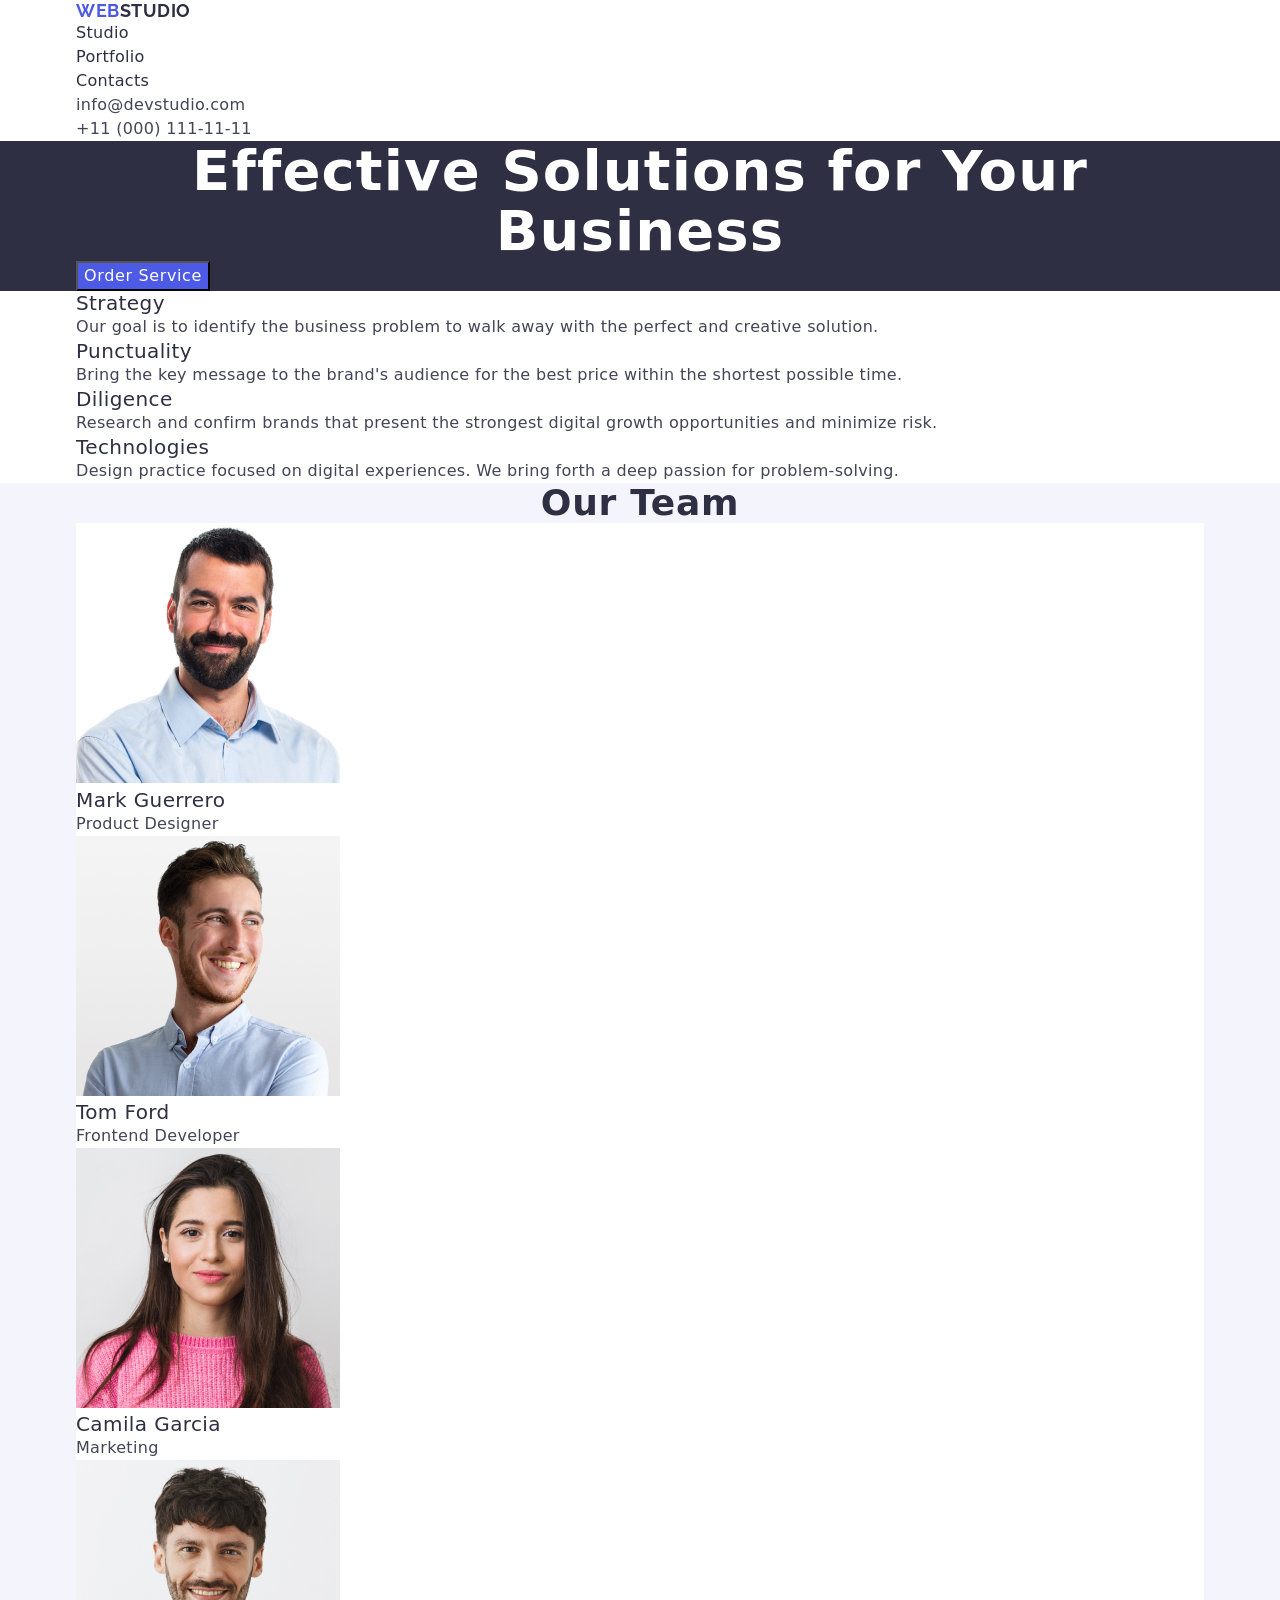
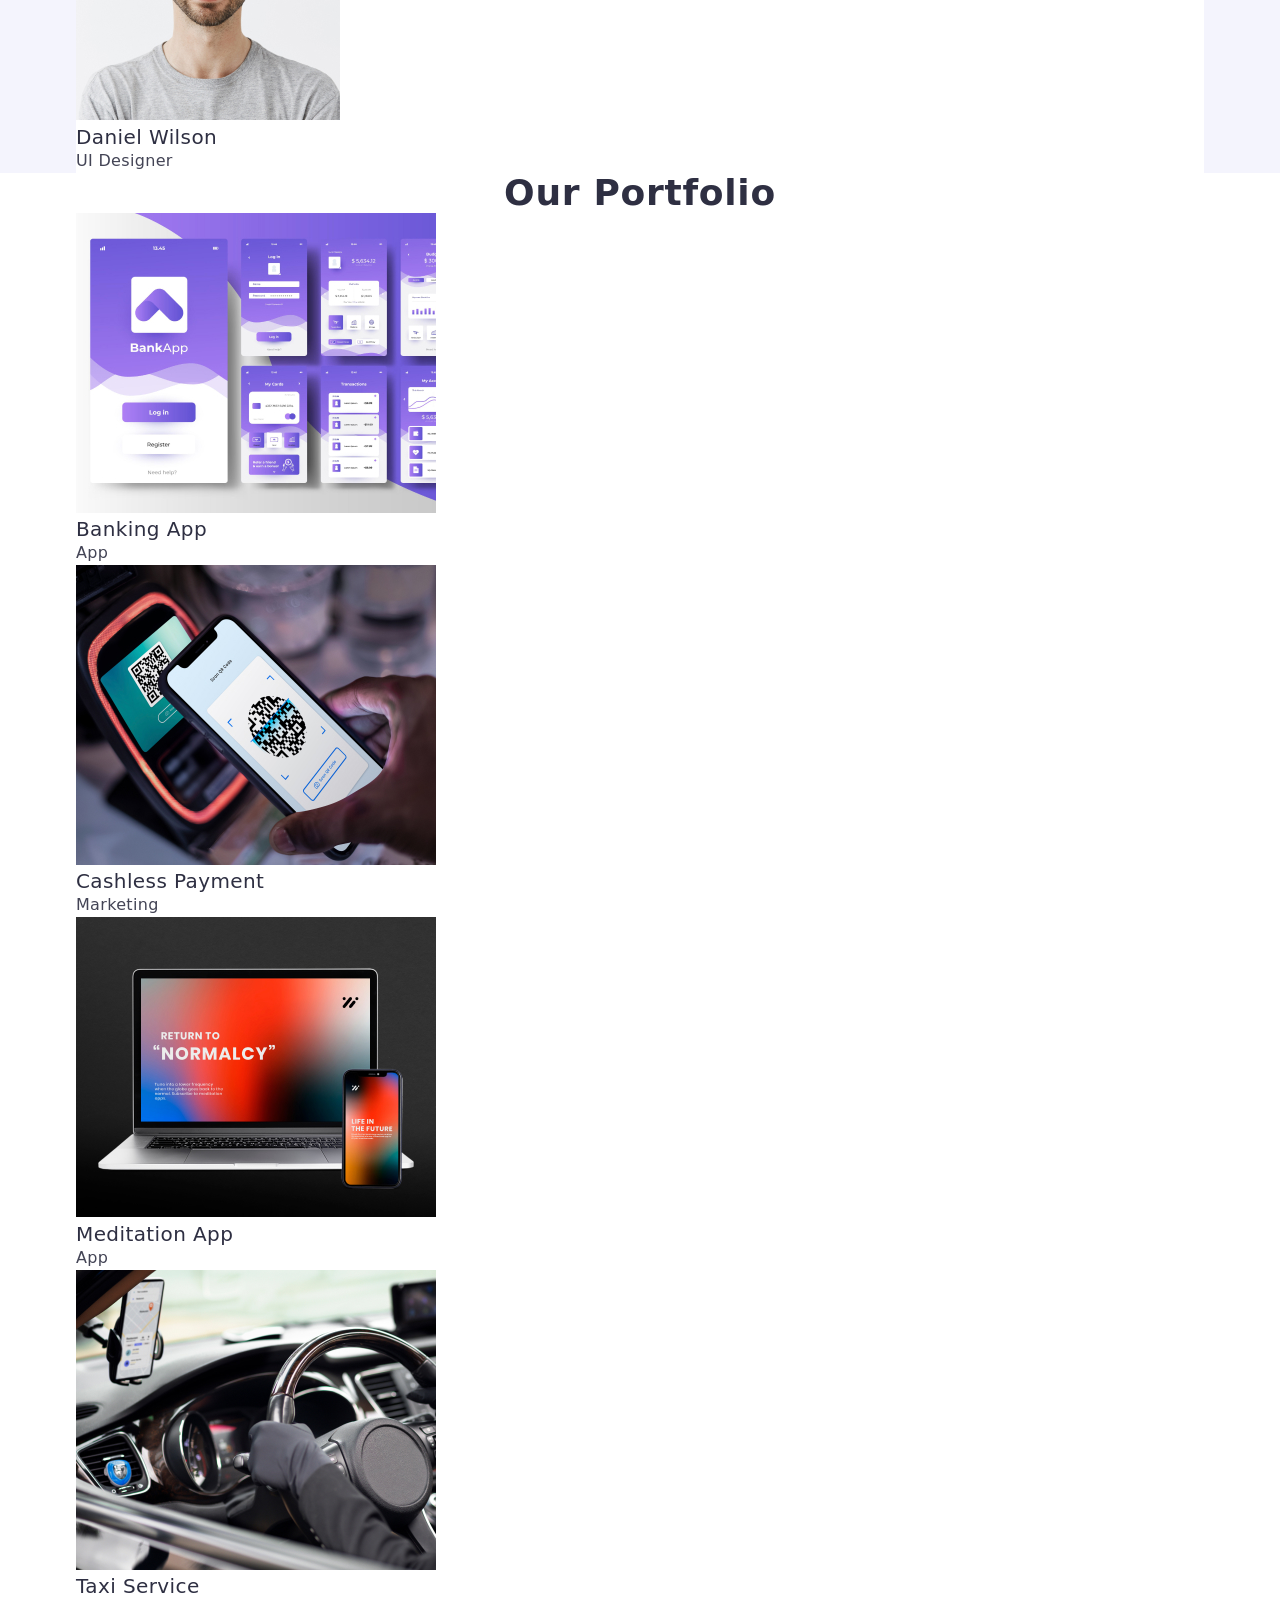
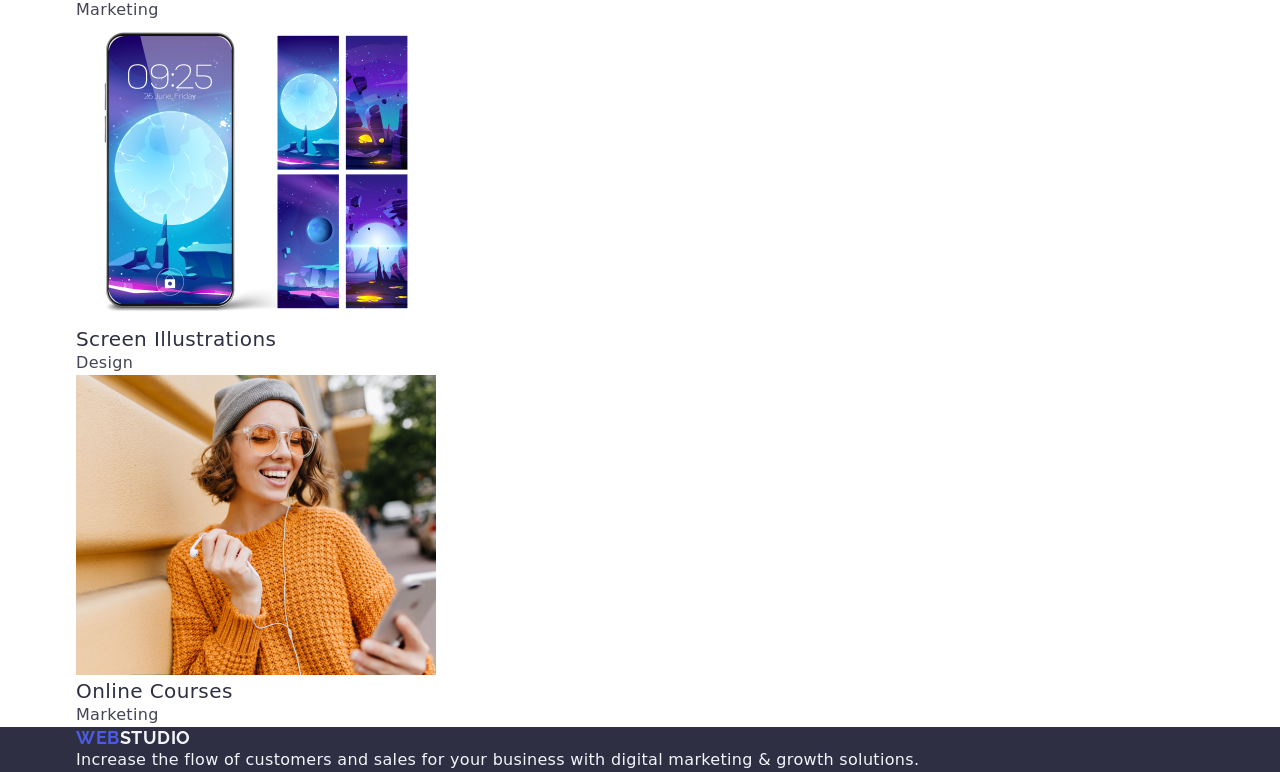
==== index.html @ 0f0f96d2 "update index.html" ====
<!DOCTYPE html>
<html lang="en">

<head>
  <meta charset="UTF-8" />
  <meta name="viewport" content="width=device-width, initial-scale=1.0" />
  <title>Homework#3</title>
  <link rel="preconnect" href="https://fonts.googleapis.com">
  <link rel="preconnect" href="https://fonts.gstatic.com" crossorigin>
  <link href="https://fonts.googleapis.com/css2?family=Roboto:wght@400;500;700&display=swap" rel="stylesheet">
  <link rel="preconnect" href="https://fonts.googleapis.com">
  <link rel="preconnect" href="https://fonts.gstatic.com" crossorigin>
  <link href="https://fonts.googleapis.com/css2?family=Raleway:wght@700&display=swap" rel="stylesheet">
  <link rel="stylesheet" href="./css/styles.css">
  <link rel="stylesheet" href="https://cdnjs.cloudflare.com/ajax/libs/modern-normalize/2.0.0/modern-normalize.min.css"
    integrity="sha512-4xo8blKMVCiXpTaLzQSLSw3KFOVPWhm/TRtuPVc4WG6kUgjH6J03IBuG7JZPkcWMxJ5huwaBpOpnwYElP/m6wg=="
    crossorigin="anonymous" referrerpolicy="no-referrer" />
</head>

<body>
  <header class="header">
    <div class="container">
      <nav class="header-navigation">
        <a class="header-logo" href="./index.html">Web<span class="header-logo-color">Studio</span></a>
        <ul class="header-menu-list">
          <li class="header-menu-item">
            <a class="header-menu-link" href="./index.html">Studio</a>
          </li>
          <li class="header-menu-item">
            <a class="header-menu-link" href="">Portfolio</a>
          </li>
          <li class="header-menu-item">
            <a class="header-menu-link" href="">Contacts</a>
          </li>
        </ul>
      </nav>
      <address class="header-address">
        <ul class="header-address-menu">
          <li class="header-address-mail">
            <a class="header-address-link" href="mailto:info@devstudio.com">info@devstudio.com</a>
          </li>
          <li class="header-address-tel">
            <a class="header-address-link" href="tel:+110001111111">+11 (000) 111-11-11</a>
          </li>
        </ul>
      </address>
    </div>
  </header>
  <main>
    <section class="hero">
      <div class="container">
        <h1 class="hero-title">Effective Solutions for Your Business</h1>
        <button class="hero-button" type="button">Order Service</button>
      </div>
    </section>
    <section class="work">
      <div class="container">
        <h2 hidden>device</h2>
        <ul class="work-menu">
          <li class="work-menu-item">
            <h3 class="work-menu-title">Strategy</h3>
            <p class="work-menu-text">
              Our goal is to identify the business problem to walk away with the
              perfect and creative solution.
            </p>
          </li>
          <li class="work-menu-item">
            <h3 class="work-menu-title">Punctuality</h3>
            <p class="work-menu-text">
              Bring the key message to the brand's audience for the best price
              within the shortest possible time.
            </p>
          </li>
          <li class="work-menu-item">
            <h3 class="work-menu-title">Diligence</h3>
            <p class="work-menu-text">
              Research and confirm brands that present the strongest digital
              growth opportunities and minimize risk.
            </p>
          </li>
          <li class="work-menu-item">
            <h3 class="work-menu-title">Technologies</h3>
            <p class="work-menu-text">
              Design practice focused on digital experiences. We bring forth a
              deep passion for problem-solving.
            </p>
          </li>
        </ul>
      </div>
    </section>
    <section class="team">
      <div class="container">
        <h2 class="team-subtitle">Our Team</h2>
        <ul class="team-menu">
          <li class="team-menu-list">
            <img class="team-menu-img" src="./images/mark1.jpg" alt="mark" width="264" />
            <h3 class="team-menu-title">Mark Guerrero</h3>
            <p class="team-menu-text">Product Designer</p>
          </li>
          <li class="team-menu-list">
            <img class="team-menu-img" src="./images/tom2.jpg" alt="tom" width="264" />
            <h3 class="team-menu-title">Tom Ford</h3>
            <p class="team-menu-text">Frontend Developer</p>
          </li>
          <li class="team-menu-list">
            <img class="team-menu-img" src="./images/camila3.jpg" alt="camila" width="264" />
            <h3 class="team-menu-title">Camila Garcia</h3>
            <p class="team-menu-text">Marketing</p>
          </li>
          <li class="team-menu-list">
            <img class="team-menu-img" src="./images/daniel4.jpg" alt="daniel" width="264" />
            <h3 class="team-menu-title">Daniel Wilson</h3>
            <p class="team-menu-text">UI Designer</p>
          </li>
        </ul>
      </div>
    </section>
    <section class="portfolio">
      <div class="container">
        <h2 class="portfolio-subtitle">Our Portfolio</h2>
        <ul class="portfolio-menu">
          <li class="portfolio-menu-list">
            <img src="./images/image1.jpg" alt="app" width="360">
            <h3 class="portfolio-menu-title">Banking App</h3>
            <p class="portfolio-menu-text">App</p>
          </li>
          <li class="portfolio-menu-list">
            <img class="portfolio-menu-img" src="./images/image2.jpg" alt="marketing" width="360">
            <h3 class="portfolio-menu-title">Cashless Payment</h3>
            <p class="portfolio-menu-text">Marketing</p>
          </li>
          <li class="portfolio-menu-list">
            <img class="portfolio-menu-img" src="./images/image3.jpg" alt="app" width="360">
            <h3 class="portfolio-menu-title">Meditation App</h3>
            <p class="portfolio-menu-text">App</p>
          </li>
          <li class="portfolio-menu-list">
            <img class="portfolio-menu-img" src="./images/image4.jpg" alt="marketing" width="360">
            <h3 class="portfolio-menu-title">Taxi Service</h3>
            <p class="portfolio-menu-text">Marketing</p>
          </li>
          <li class="portfolio-menu-list">
            <img class="portfolio-menu-img" src="./images/image5.jpg" alt="design" width="360">
            <h3 class="portfolio-menu-title">Screen Illustrations</h3>
            <p class="portfolio-menu-text">Design</p>
          </li>
          <li class="portfolio-menu-list">
            <img class="portfolio-menu-img" src="./images/image6.jpg" alt="marketing" width="360">
            <h3 class="portfolio-menu-title">Online Courses</h3>
            <p class="portfolio-menu-text">Marketing</p>
          </li>
        </ul>
      </div>
    </section>
  </main>
  <footer class="footer">
    <div class="container">
      <a class="footer-logo" href="./index.html">Web<span class="footer-logo-color">Studio</span></a>
      <p class="footer-text">
        Increase the flow of customers and sales for your business with digital
        marketing & growth solutions.
      </p>
    </div>
  </footer>
</body>

</html>
---- css/styles.css ----
body {
  font-family: "Roboto", sans-serif;
  background-color: #ffffff;
  color: #434455;
}

/*--------------- Reset------------------ */

ul,
ol {
  list-style-type: none;
  margin: 0;
  padding: 0;
}

h1,
h2,
h3,
h4,
h5,
h6,
p {
  margin: 0;
}

a {
  text-decoration: none;
}

.container {
  max-width: 1158px;
  padding: 0 15px;
  margin: 0 auto;
}

button {
  cursor: pointer;
}

/*--------------- Header------------------ */

.header {
}

.header-navigation {
}

.header-logo {
  font-family: "Raleway", sans-serif;
  font-weight: 700;
  font-size: 18px;
  line-height: 1.17;
  letter-spacing: 0.03em;
  text-transform: uppercase;
  color: #4d5ae5;
}

.header-logo-color {
  font-family: "Raleway", sans-serif;
  font-weight: 700;
  font-size: 18px;
  line-height: 1.17;
  letter-spacing: 0.03em;
  text-transform: uppercase;
  color: #2e2f42;
}

.header-menu-list {
}

.header-menu-item {
  font-weight: 500;
  font-size: 16px;
  line-height: 1.5;
  letter-spacing: 0.02em;
  color: #2e2f42;
}

.header-menu-link {
  font-weight: 500;
  font-size: 16px;
  line-height: 1.5;
  letter-spacing: 0.02em;
  color: #2e2f42;
}

.header-menu-link:hover {
  color: #404bbf;
}

.header-menu-link:focus {
  color: #404bbf;
}

.header-address {
  font-style: normal;
}

.header-address-menu {
  font-size: 16px;
  line-height: 1.5;
  letter-spacing: 0.02em;
  color: #434455;
}

.header-address-mail {
}

.header-address-link {
  font-weight: 400;
  font-size: 16px;
  line-height: 1.5;
  letter-spacing: 0.02em;
  color: #434455;
}

.header-address-link:hover,
.header-address-tel {
  color: #404bbf;
}

.header-address-link:focus,
.header-address-tel {
  color: #404bbf;
}

.header-address-tel {
  font-weight: 400;
  font-size: 16px;
  line-height: 1.5;
  letter-spacing: 0.02em;
  color: #434455;
}

/* ---------------------------------------- */

/*------------------ Main------------------ */

/*--------------- Section hero-------------- */
.hero {
  background: #2e2f42;
}

.hero-title {
  font-weight: 700;
  font-size: 56px;
  line-height: 1.07;
  letter-spacing: 0.02em;
  color: #fff;
  text-align: center;
}

.hero-button {
  font-weight: 500;
  font-size: 16px;
  line-height: 1.5;
  letter-spacing: 0.04em;
  background-color: #4d5ae5;
  color: #fff;
}

.hero-button:hover {
  background-color: #404bbf;
}

.hero-button:focus {
  background-color: #404bbf;
}

/*-------------- Section work---------------- */

.work {
}
.work-menu {
}

.work-menu-item {
}

.work-menu-title {
  font-weight: 500;
  font-size: 20px;
  line-height: 1.2;
  letter-spacing: 0.02em;
  color: #2e2f42;
}

.work-menu-text {
  font-size: 16px;
  line-height: 1.5;
  letter-spacing: 0.02em;
  color: #434455;
}

/*-------------- Section team---------------- */

.team {
  background: #f4f4fd;
}

.team-subtitle {
  font-weight: 700;
  font-size: 36px;
  line-height: 1.11;
  letter-spacing: 0.02em;
  color: #2e2f42;
  text-align: center;
  text-transform: capitalize;
}

.team-menu {
}

.team-menu-list {
  background-color: #ffffff;
}

.team-menu-img {
}

.team-menu-title {
  font-weight: 500;
  font-size: 20px;
  line-height: 1.2;
  letter-spacing: 0.02em;
  color: #2e2f42;
}

.team-menu-text {
  font-size: 16px;
  line-height: 1.5;
  letter-spacing: 0.02em;
  color: #434455;
}

/*----------------- Section portfolio------------- */

.portfolio {
}

.portfolio-subtitle {
  font-size: 36px;
  line-height: 1.11;
  letter-spacing: 0.02em;
  color: #2e2f42;
  text-align: center;
  text-transform: capitalize;
}

.portfolio-menu {
}

.portfolio-menu-list {
}

.portfolio-menu-title {
  font-weight: 500;
  font-size: 20px;
  line-height: 1.2;
  letter-spacing: 0.02em;
  color: #2e2f42;
}

.portfolio-menu-text {
  font-size: 16px;
  line-height: 1.5;
  letter-spacing: 0.02em;
  color: #434455;
}

.portfolio-menu-img {
  background: #fff;
}

/* ------------------------------------------------ */

/*------------------ Section footer---------------- */

.footer {
  background: #2e2f42;
}

.footer-logo {
  font-family: "Raleway", sans-serif;
  font-weight: 700;
  font-size: 18px;
  line-height: 1.17;
  letter-spacing: 0.03em;
  text-transform: uppercase;
  color: #4d5ae5;
}

.footer-logo-color {
  font-weight: 700;
  font-size: 18px;
  line-height: 1.17;
  letter-spacing: 0.03em;
  color: #f4f4fd;
}

.footer-text {
  font-size: 16px;
  line-height: 1.5;
  letter-spacing: 0.02em;
  color: #f4f4fd;
}

/* ------------------------------------------------ */
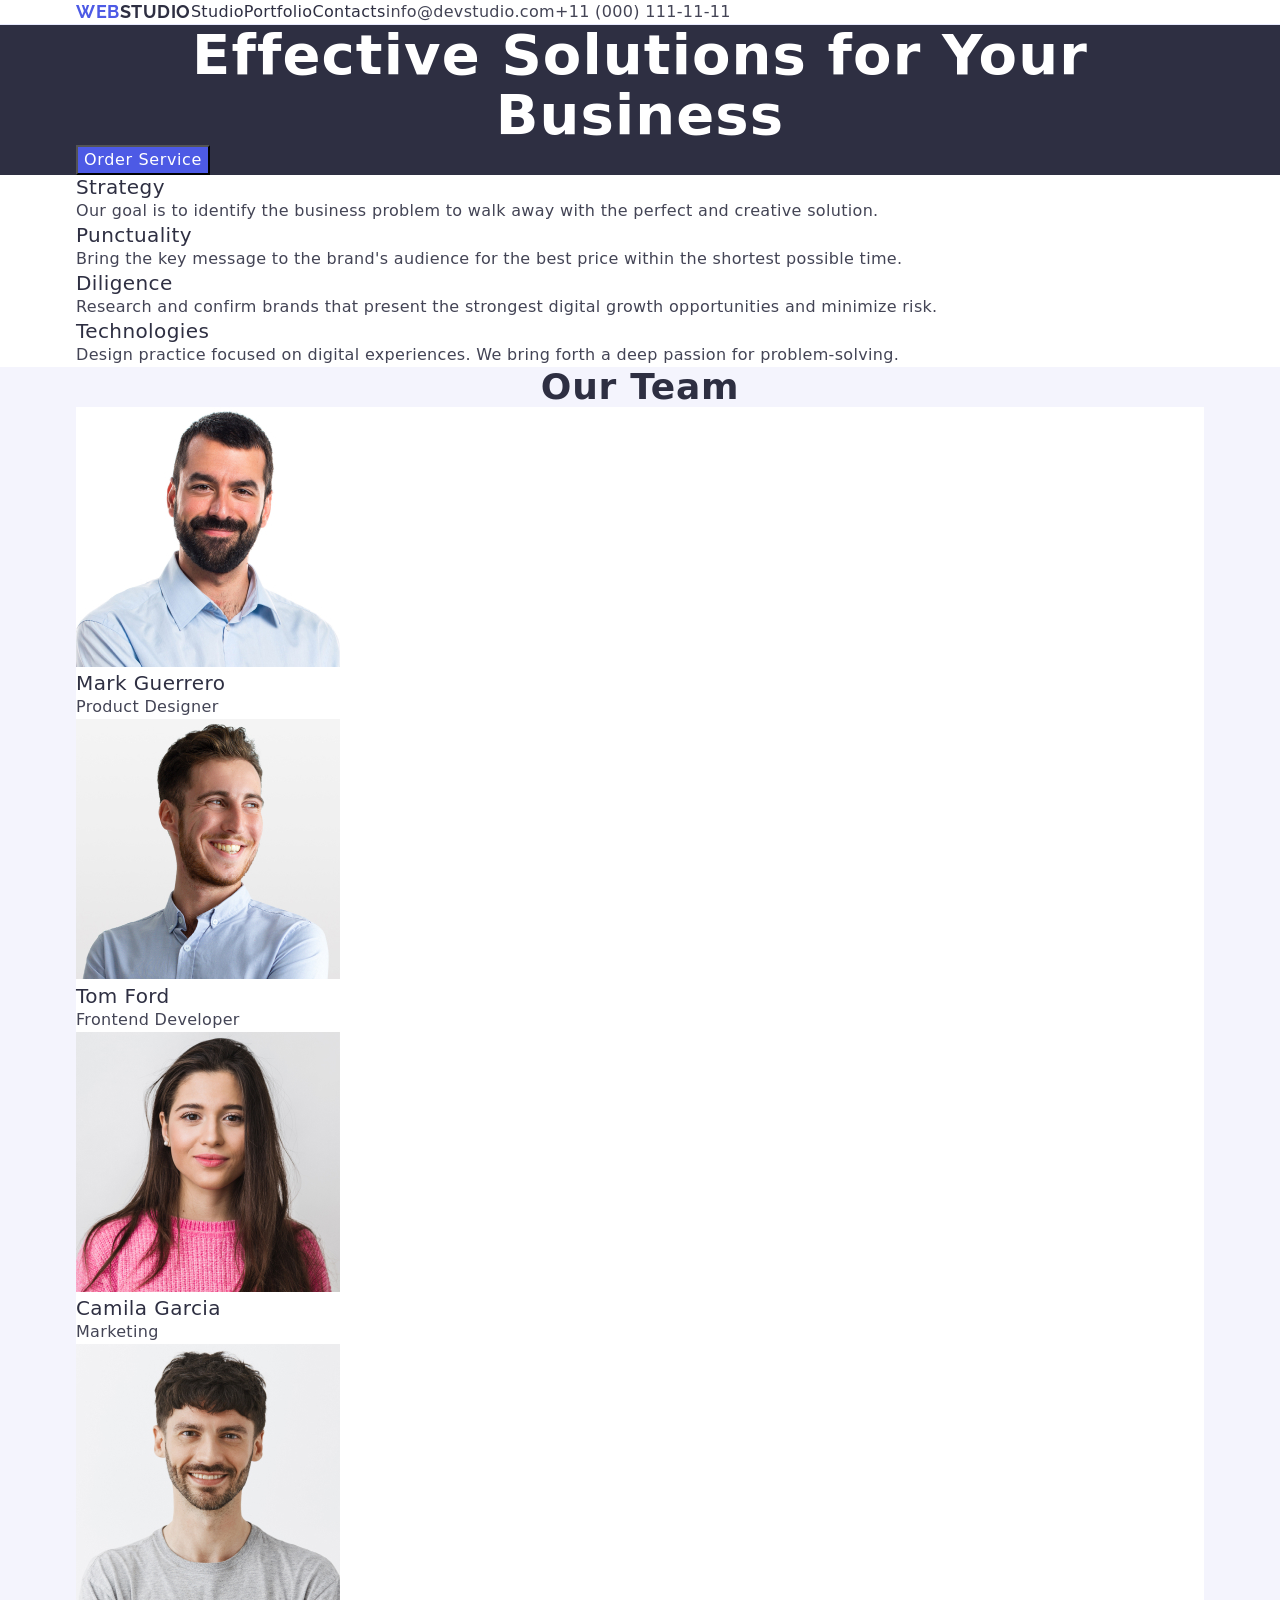
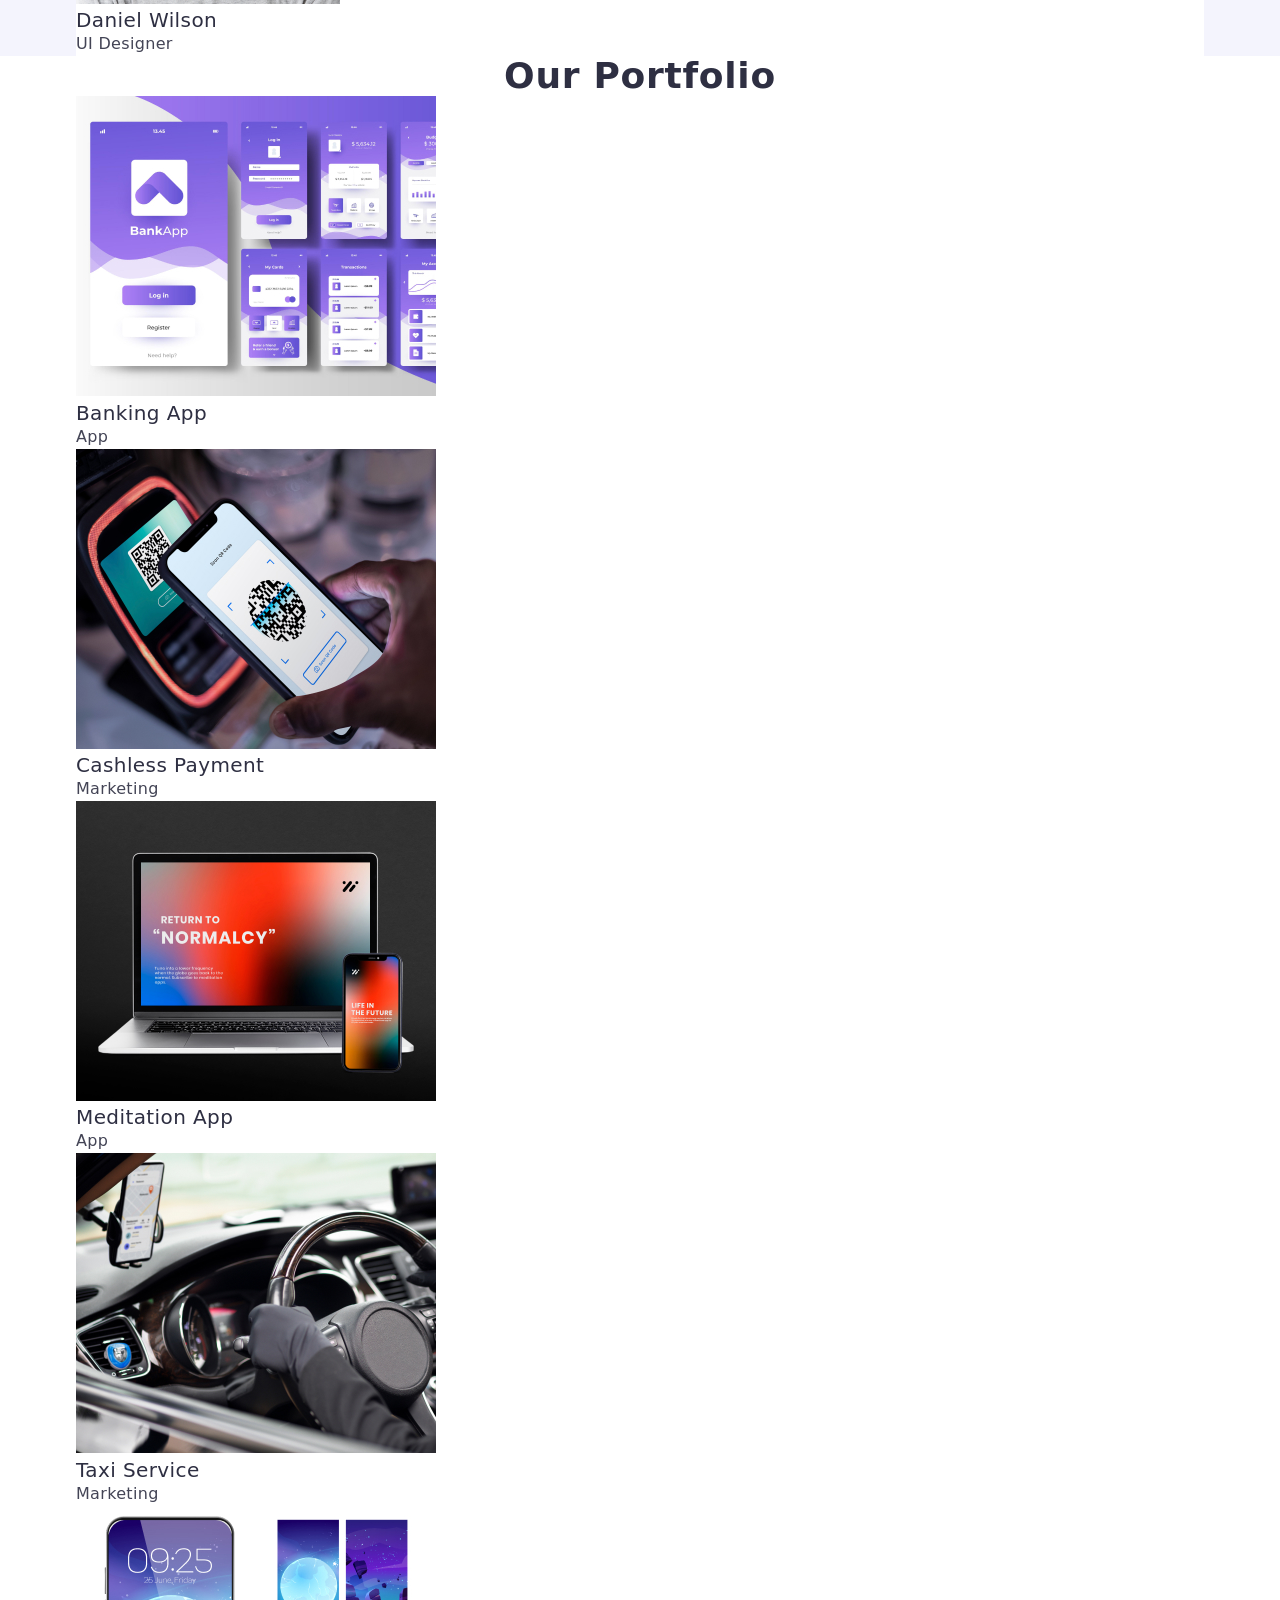
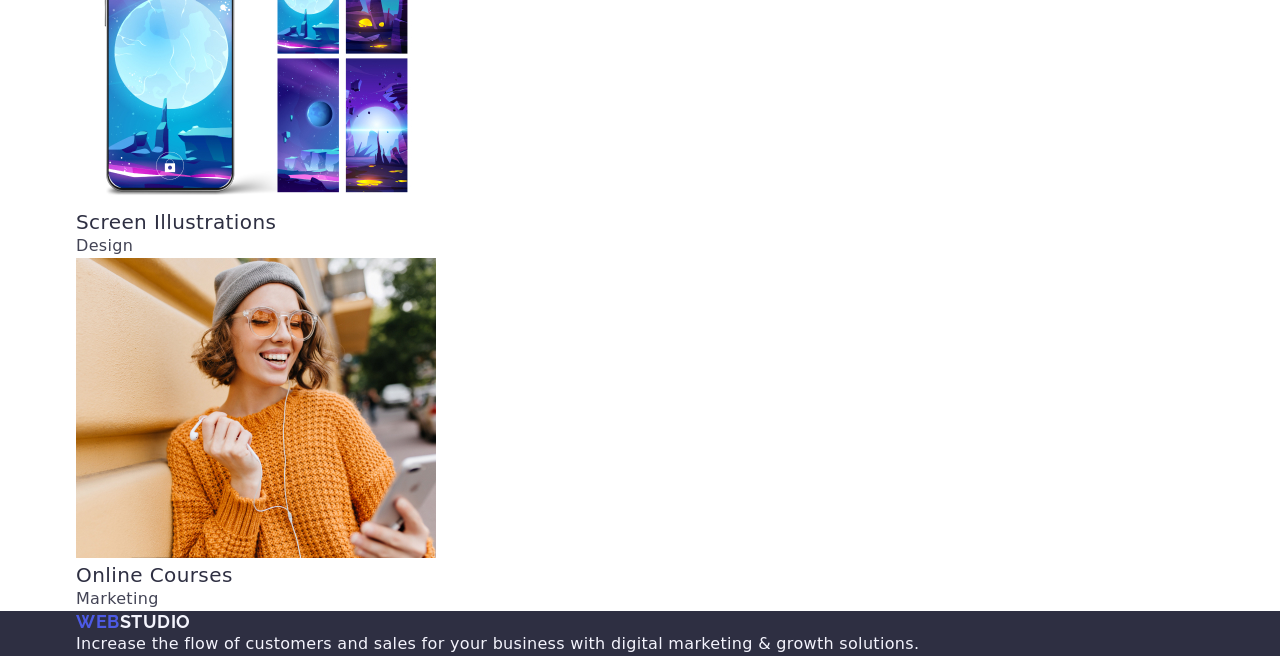
==== commit b5239650: "update style.css" ====
--- a/index.html
+++ b/index.html
@@ -19,7 +19,7 @@
 
 <body>
   <header class="header">
-    <div class="container">
+    <div class="container header-container">
       <nav class="header-navigation">
         <a class="header-logo" href="./index.html">Web<span class="header-logo-color">Studio</span></a>
         <ul class="header-menu-list">
--- a/css/styles.css
+++ b/css/styles.css
@@ -40,9 +40,17 @@
 /*--------------- Header------------------ */
 
 .header {
+  border-bottom: 1px solid #e7e9fc;
+}
+
+.header-container {
+  display: flex;
+  align-items: center;
 }
 
 .header-navigation {
+  display: flex;
+  align-items: center;
 }
 
 .header-logo {
@@ -66,6 +74,8 @@
 }
 
 .header-menu-list {
+  display: flex;
+  align-items: center;
 }
 
 .header-menu-item {
@@ -101,6 +111,8 @@
   line-height: 1.5;
   letter-spacing: 0.02em;
   color: #434455;
+  display: flex;
+  align-items: center;
 }
 
 .header-address-mail {
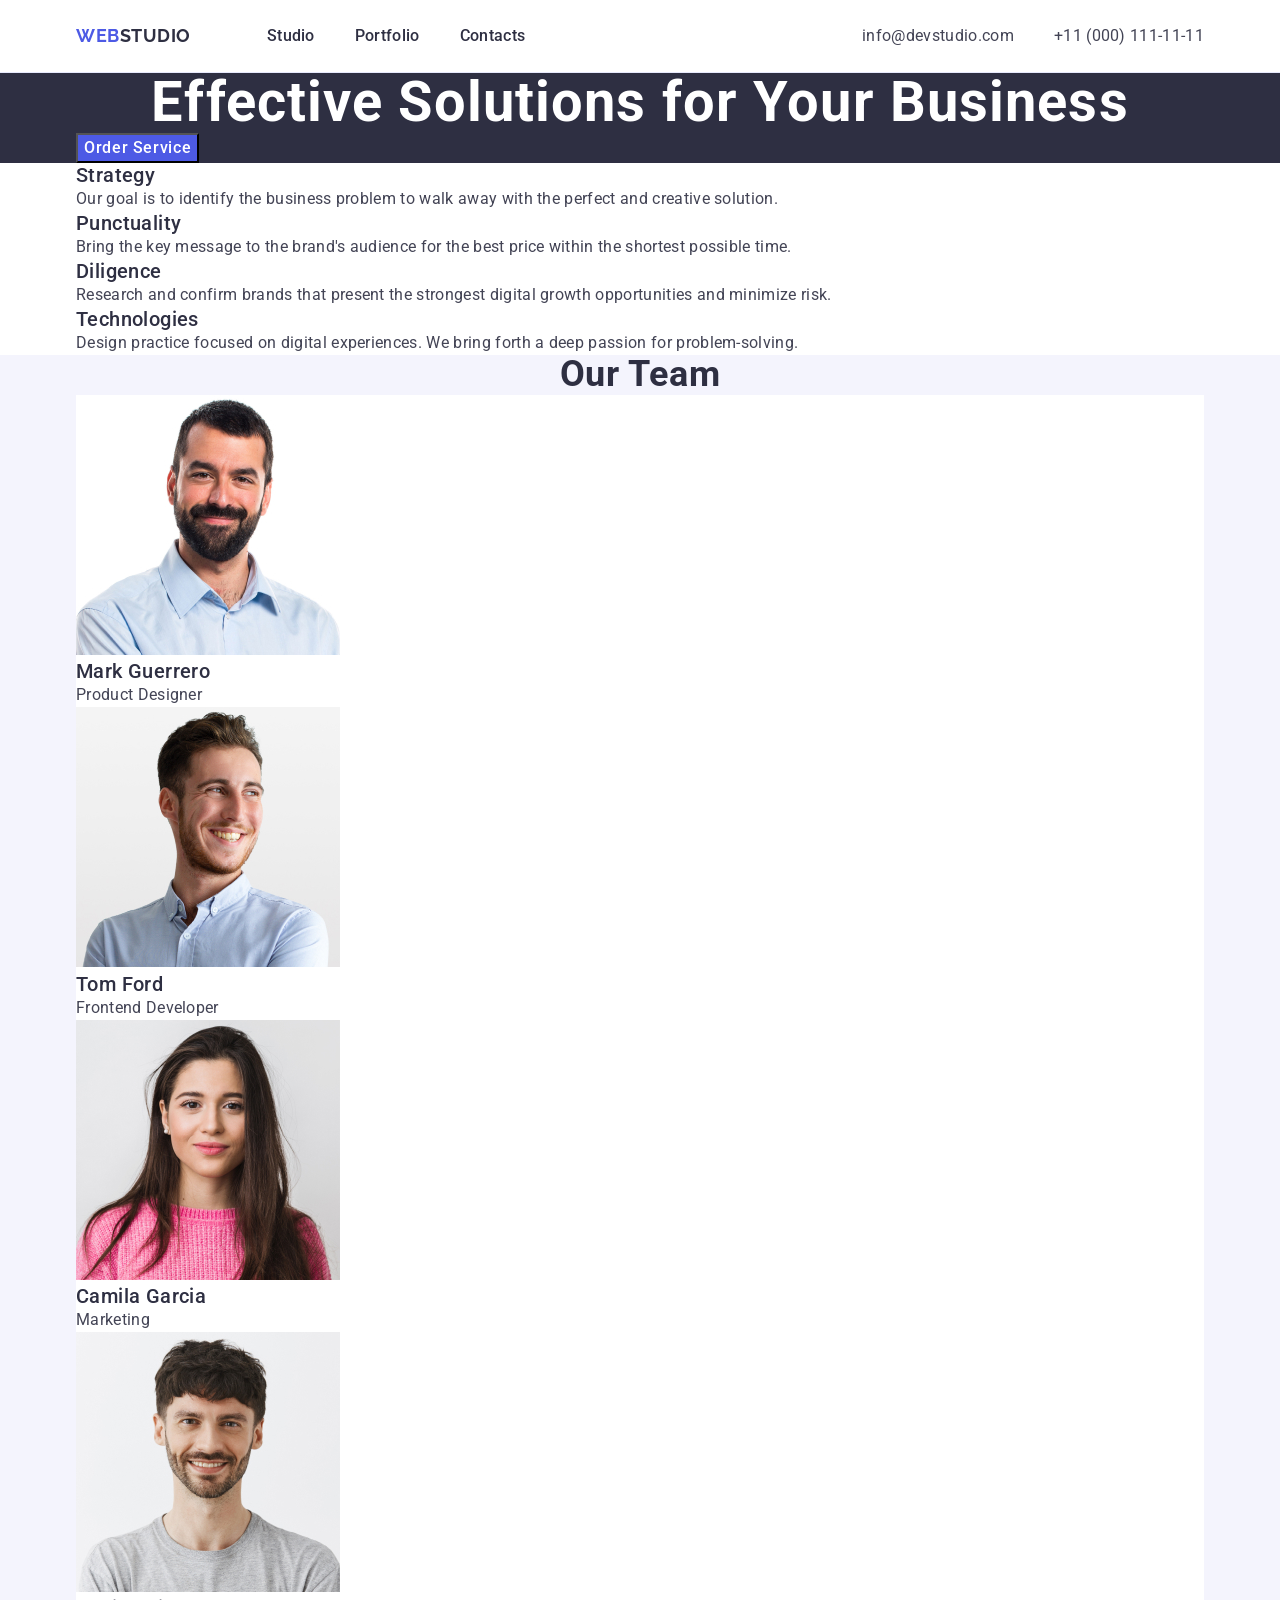
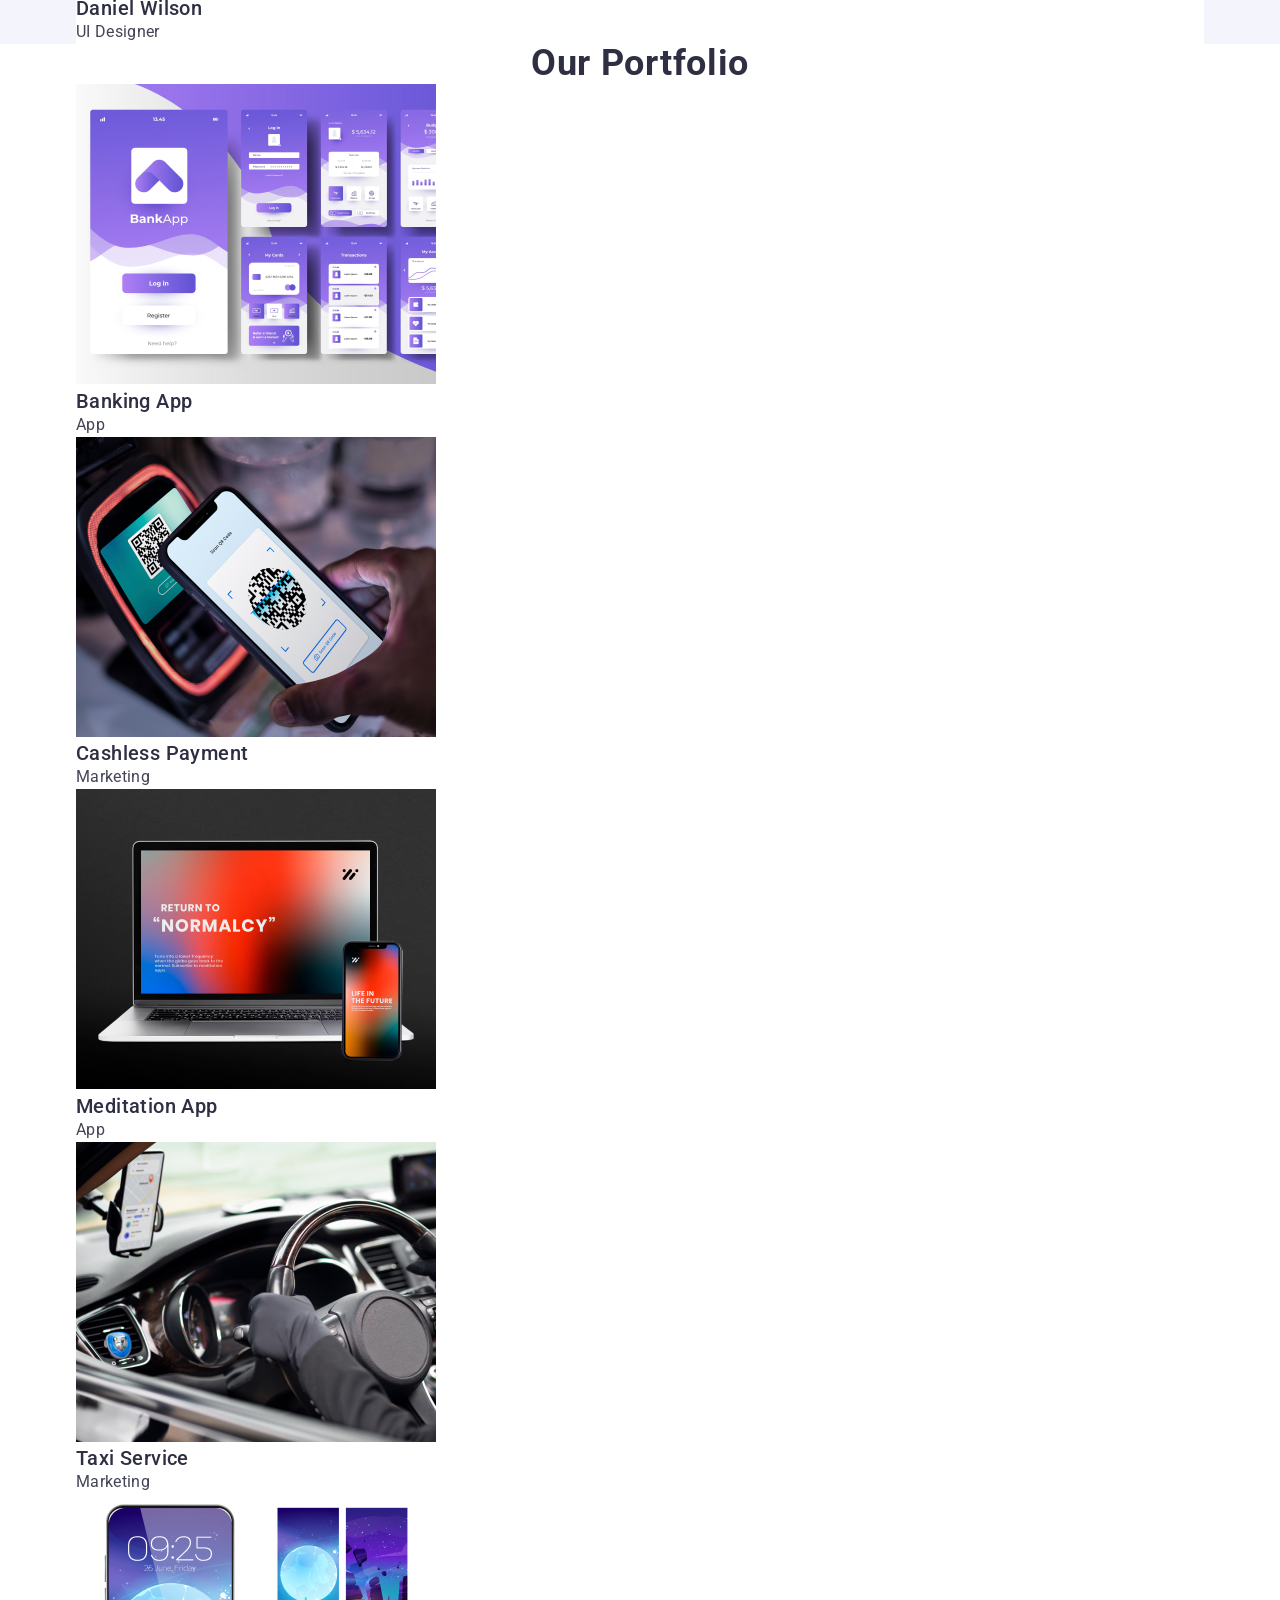
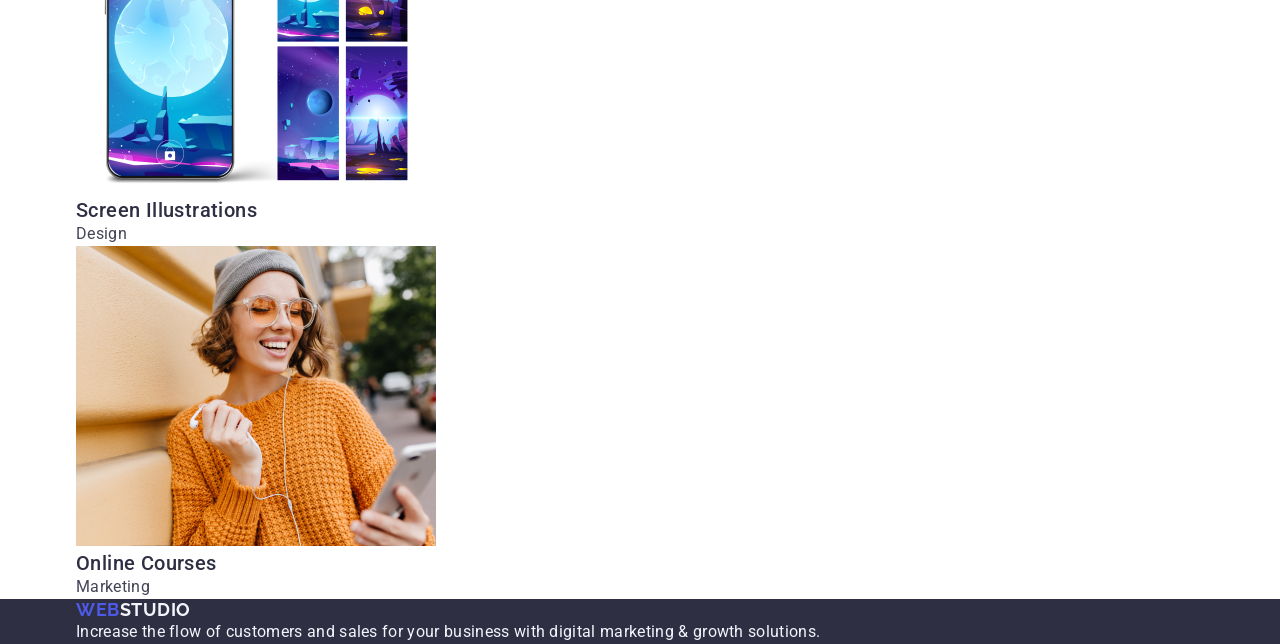
==== commit 59cb555b: "update index.html" ====
--- a/index.html
+++ b/index.html
@@ -11,10 +11,10 @@
   <link rel="preconnect" href="https://fonts.googleapis.com">
   <link rel="preconnect" href="https://fonts.gstatic.com" crossorigin>
   <link href="https://fonts.googleapis.com/css2?family=Raleway:wght@700&display=swap" rel="stylesheet">
-  <link rel="stylesheet" href="./css/styles.css">
   <link rel="stylesheet" href="https://cdnjs.cloudflare.com/ajax/libs/modern-normalize/2.0.0/modern-normalize.min.css"
     integrity="sha512-4xo8blKMVCiXpTaLzQSLSw3KFOVPWhm/TRtuPVc4WG6kUgjH6J03IBuG7JZPkcWMxJ5huwaBpOpnwYElP/m6wg=="
     crossorigin="anonymous" referrerpolicy="no-referrer" />
+  <link rel="stylesheet" href="./css/styles.css">
 </head>
 
 <body>
--- a/css/styles.css
+++ b/css/styles.css
@@ -61,6 +61,8 @@
   letter-spacing: 0.03em;
   text-transform: uppercase;
   color: #4d5ae5;
+  padding: 24px 0;
+  margin-right: 76px;
 }
 
 .header-logo-color {
@@ -76,6 +78,7 @@
 .header-menu-list {
   display: flex;
   align-items: center;
+  gap: 40px;
 }
 
 .header-menu-item {
@@ -87,6 +90,8 @@
 }
 
 .header-menu-link {
+  display: block;
+  padding: 24px 0;
   font-weight: 500;
   font-size: 16px;
   line-height: 1.5;
@@ -104,6 +109,7 @@
 
 .header-address {
   font-style: normal;
+  margin-left: auto;
 }
 
 .header-address-menu {
@@ -113,12 +119,15 @@
   color: #434455;
   display: flex;
   align-items: center;
+  gap: 40px;
 }
 
 .header-address-mail {
 }
 
 .header-address-link {
+  display: block;
+  padding: 24px 0;
   font-weight: 400;
   font-size: 16px;
   line-height: 1.5;
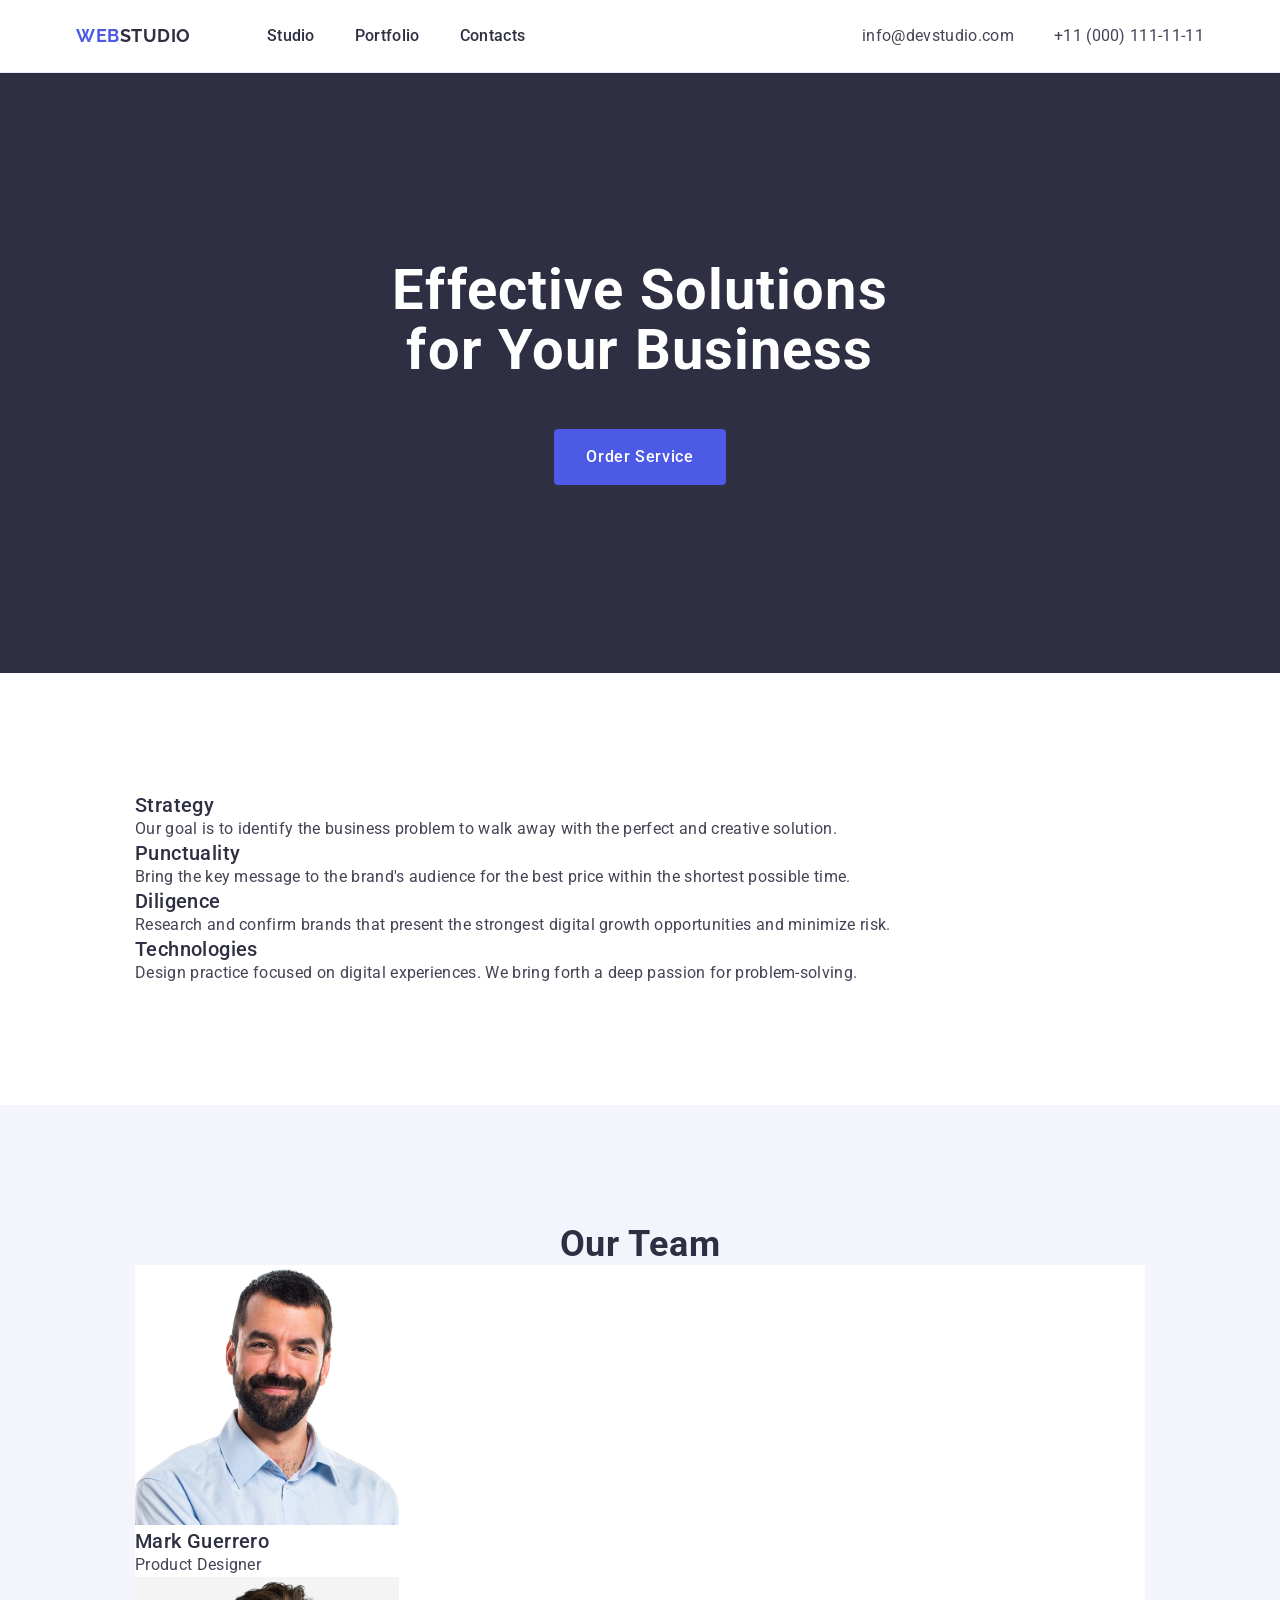
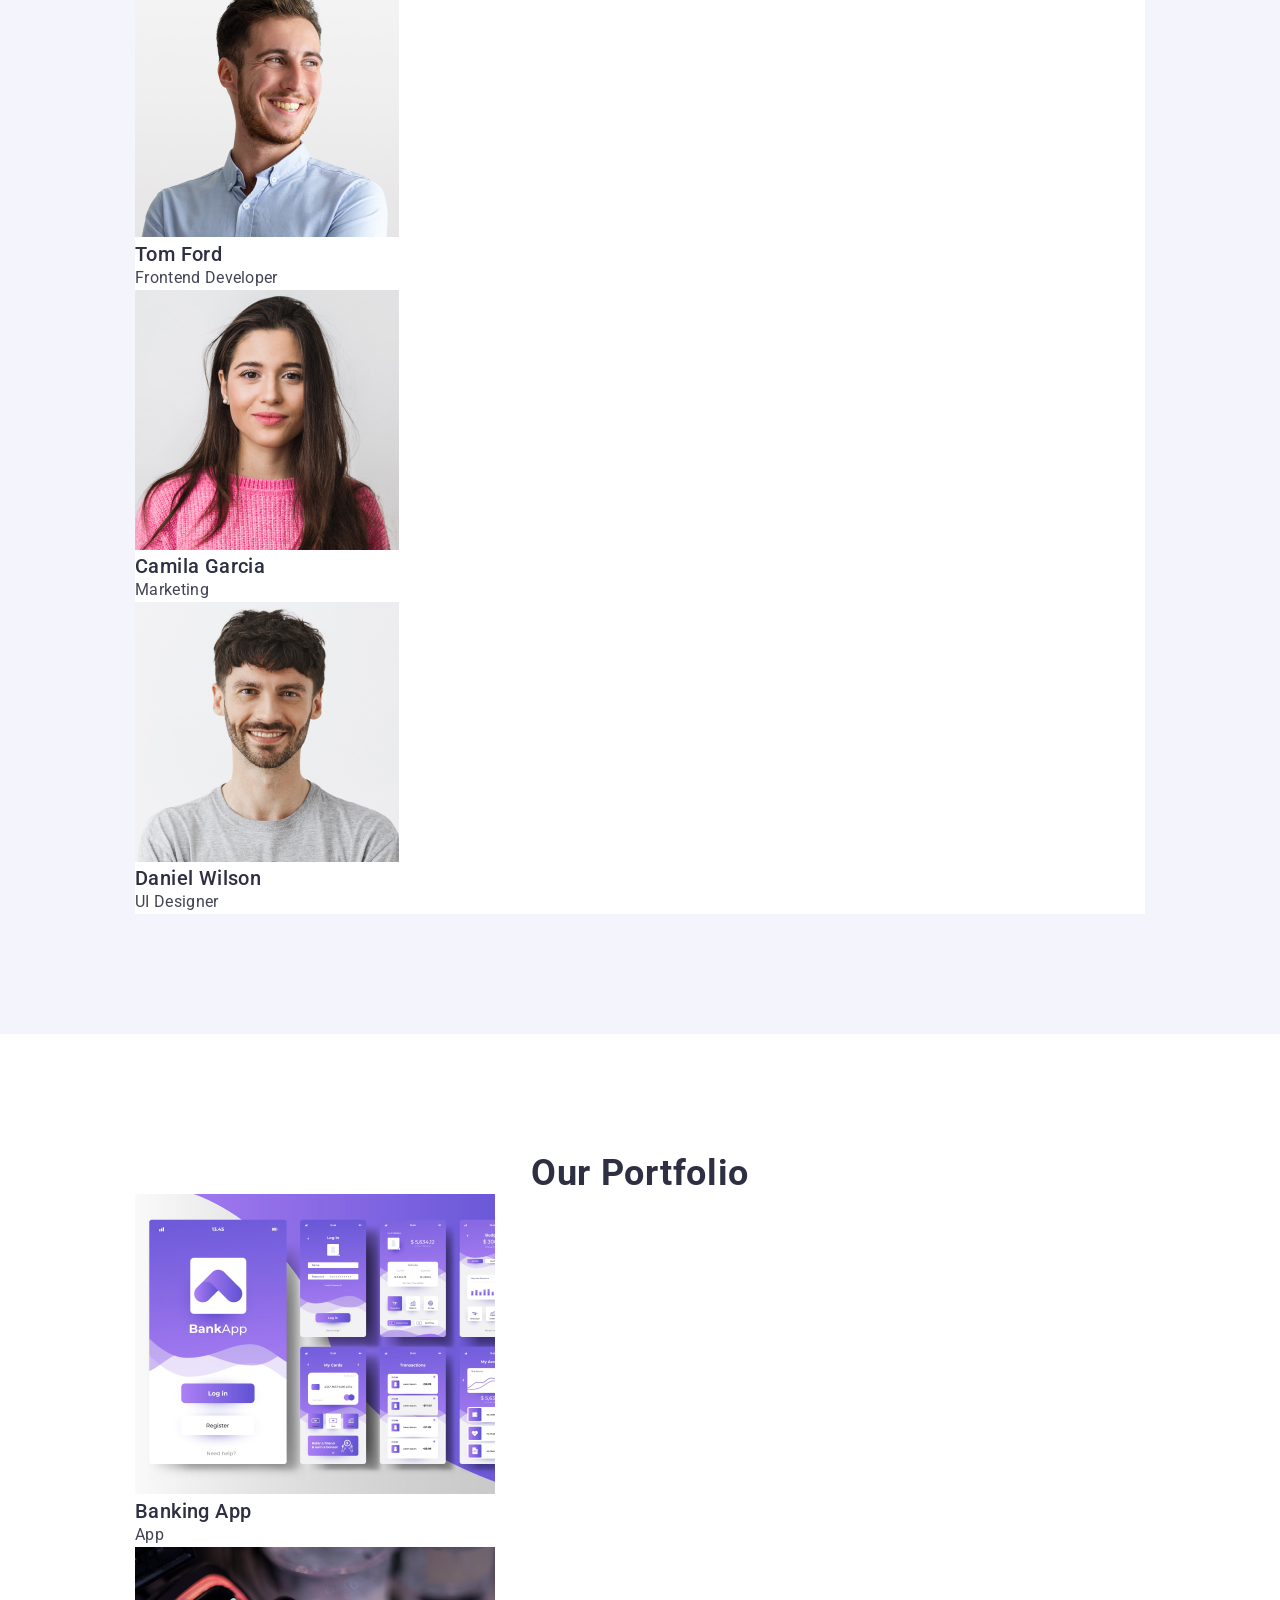
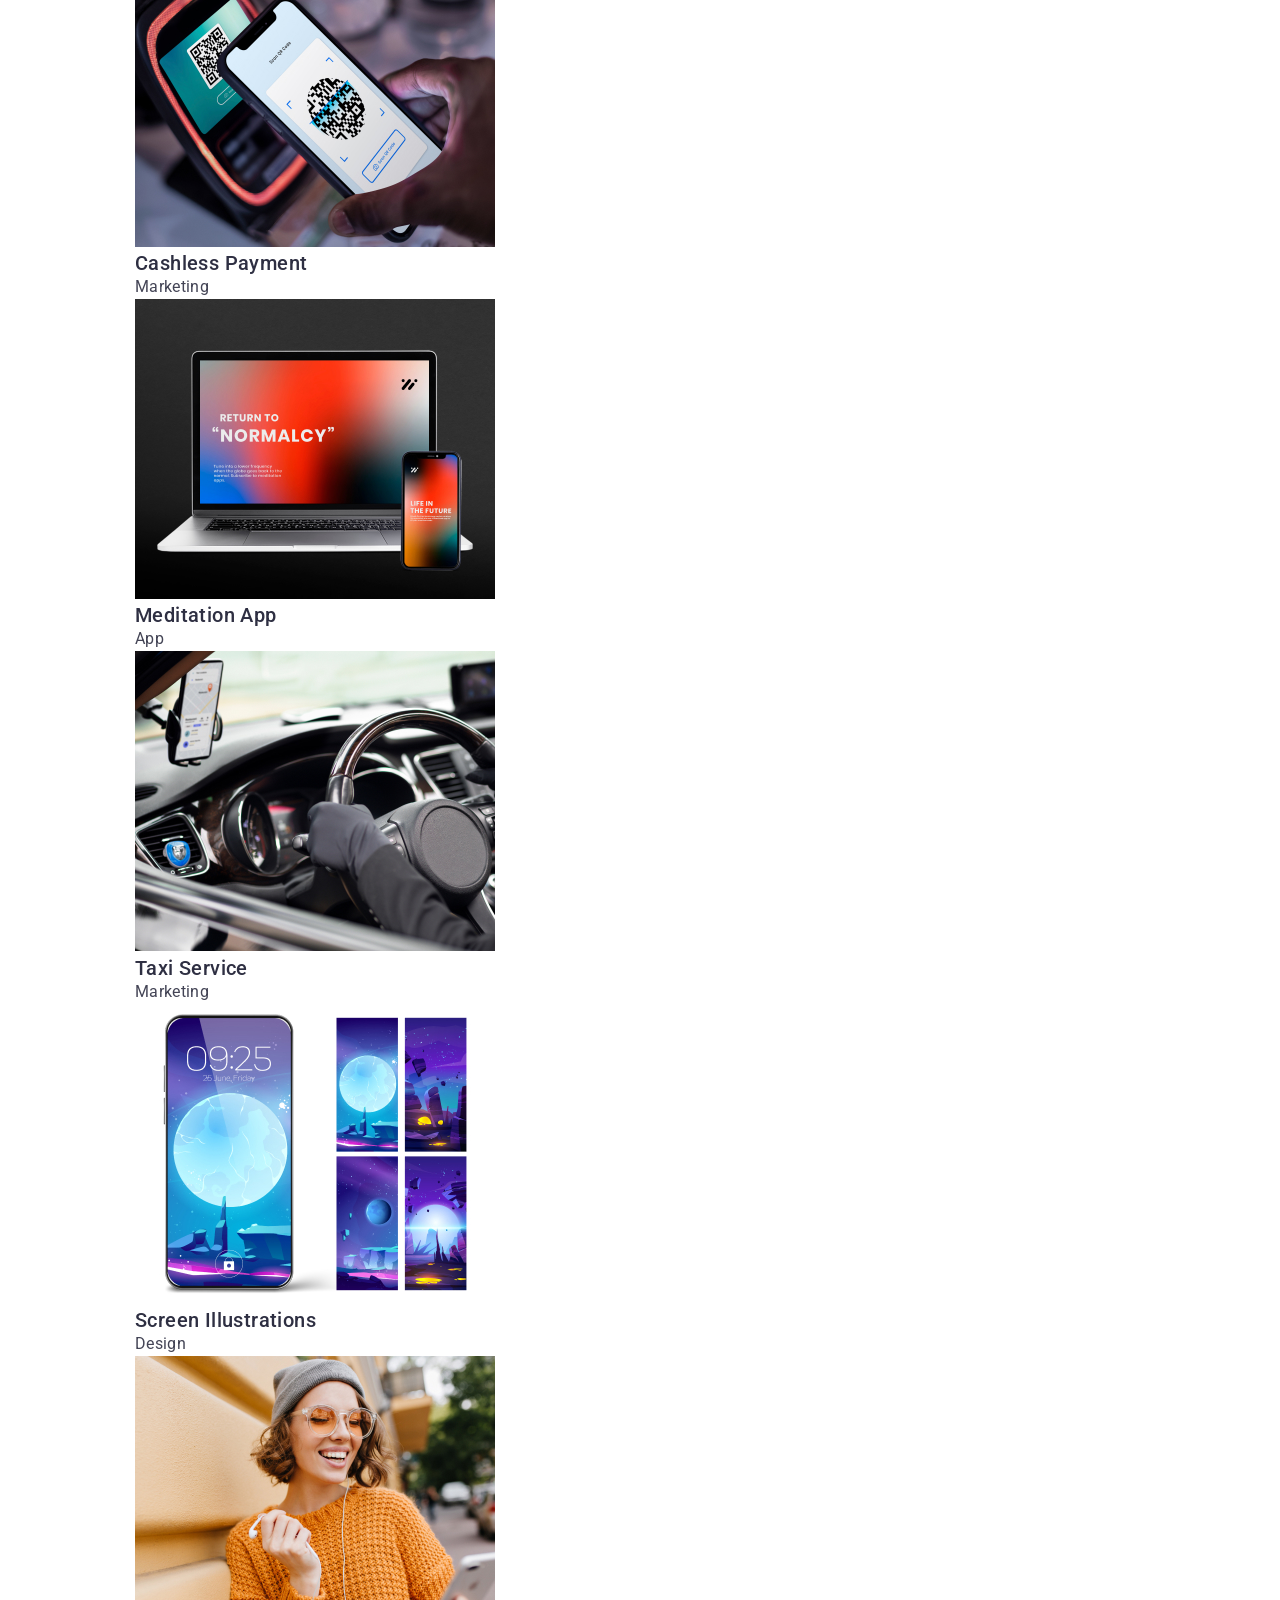
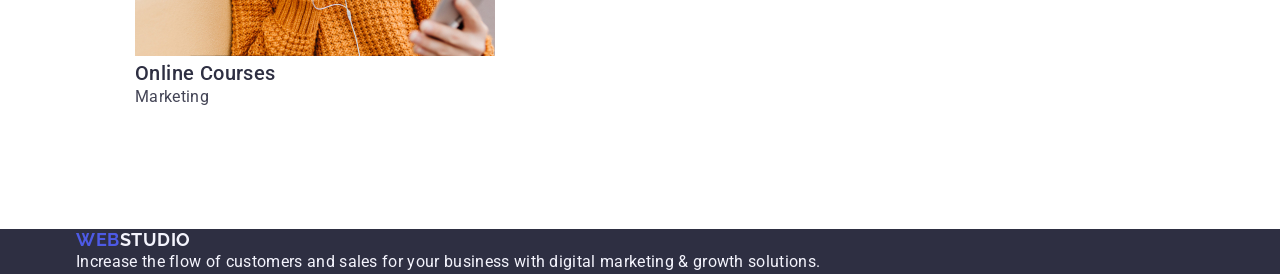
==== commit 52aa34ea: "update style.css" ====
--- a/index.html
+++ b/index.html
@@ -53,7 +53,7 @@
         <button class="hero-button" type="button">Order Service</button>
       </div>
     </section>
-    <section class="work">
+    <section class="work section">
       <div class="container">
         <h2 hidden>device</h2>
         <ul class="work-menu">
@@ -88,7 +88,7 @@
         </ul>
       </div>
     </section>
-    <section class="team">
+    <section class="team section">
       <div class="container">
         <h2 class="team-subtitle">Our Team</h2>
         <ul class="team-menu">
@@ -115,7 +115,7 @@
         </ul>
       </div>
     </section>
-    <section class="portfolio">
+    <section class="portfolio section">
       <div class="container">
         <h2 class="portfolio-subtitle">Our Portfolio</h2>
         <ul class="portfolio-menu">
--- a/css/styles.css
+++ b/css/styles.css
@@ -160,6 +160,7 @@
 /*--------------- Section hero-------------- */
 .hero {
   background: #2e2f42;
+  padding: 188px 0;
 }
 
 .hero-title {
@@ -168,7 +169,9 @@
   line-height: 1.07;
   letter-spacing: 0.02em;
   color: #fff;
+  max-width: 496px;
   text-align: center;
+  margin: 0 auto 48px auto;
 }
 
 .hero-button {
@@ -178,6 +181,12 @@
   letter-spacing: 0.04em;
   background-color: #4d5ae5;
   color: #fff;
+  border-radius: 4px;
+  border: none;
+  margin: 0 auto;
+  display: block;
+  padding: 16px 32px;
+  min-width: 169px;
 }
 
 .hero-button:hover {
@@ -189,6 +198,10 @@
 }
 
 /*-------------- Section work---------------- */
+
+.section {
+  padding: 120px 120px;
+}
 
 .work {
 }
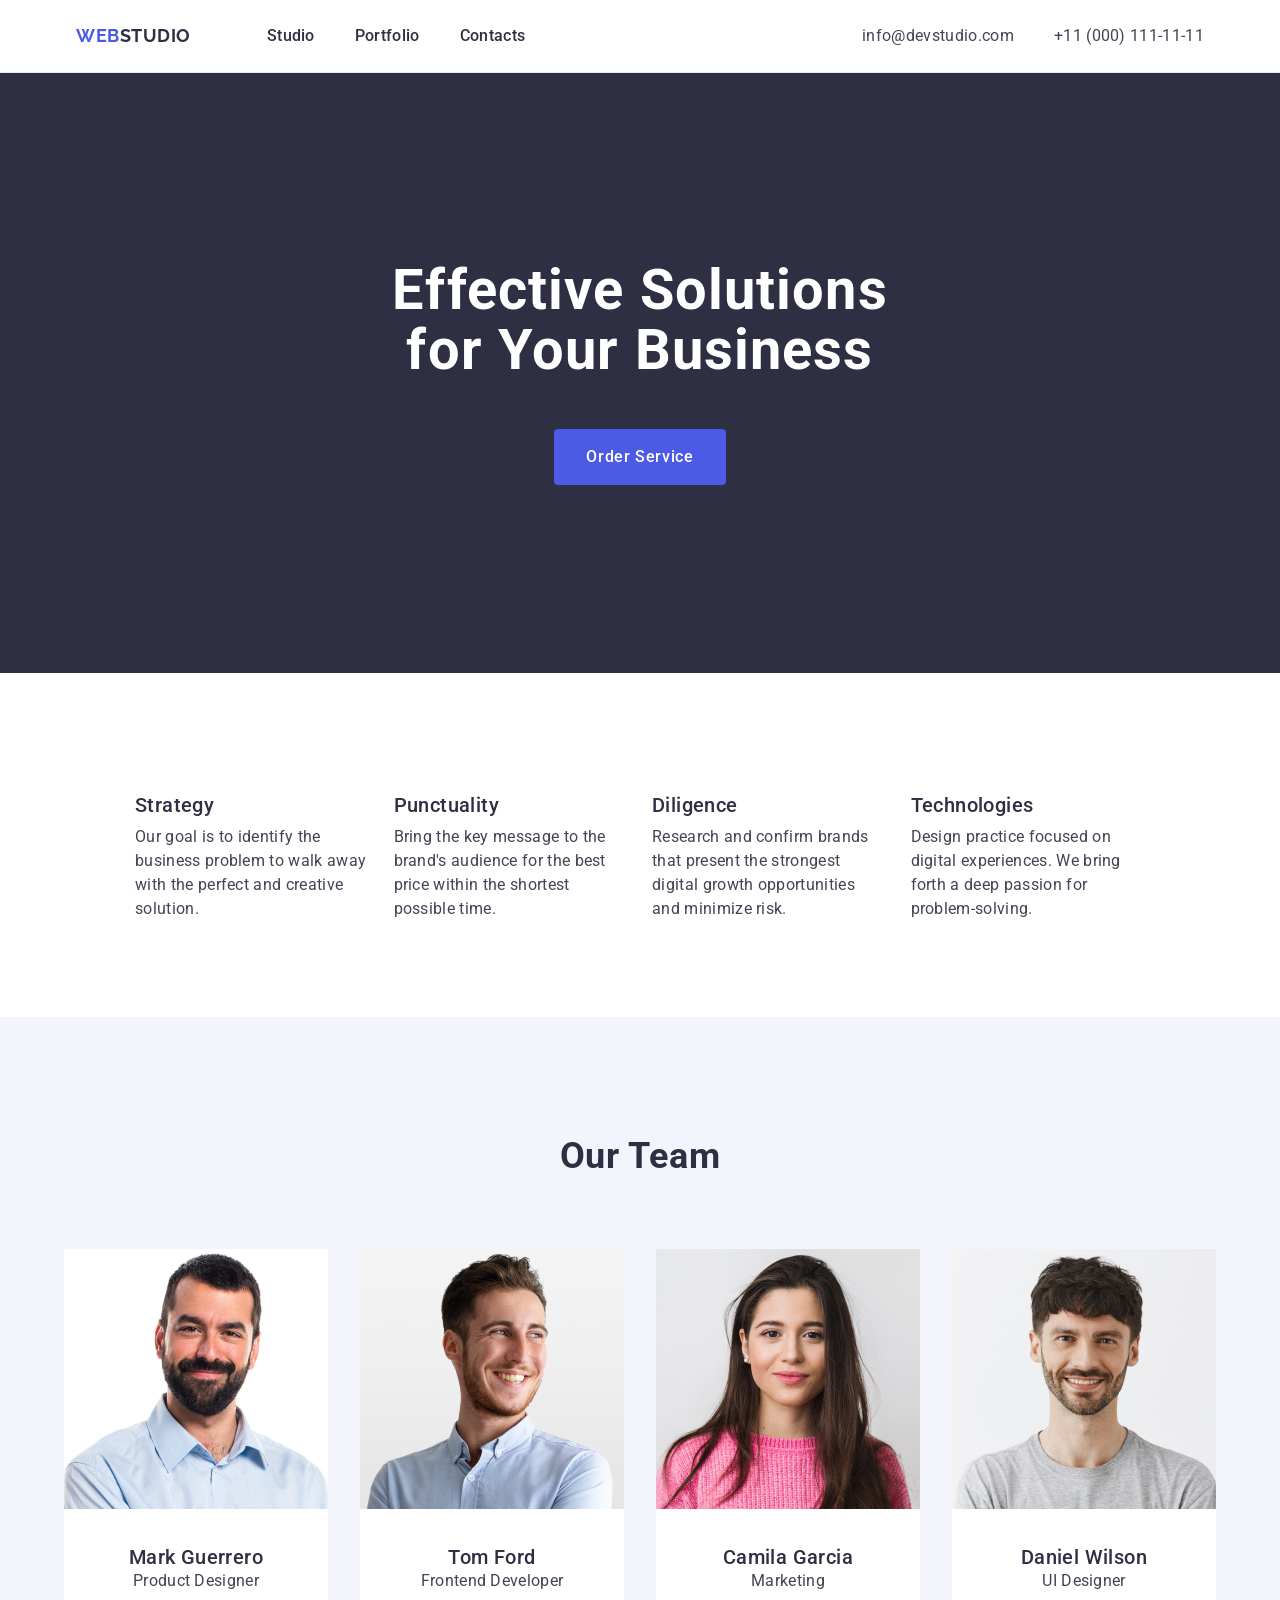
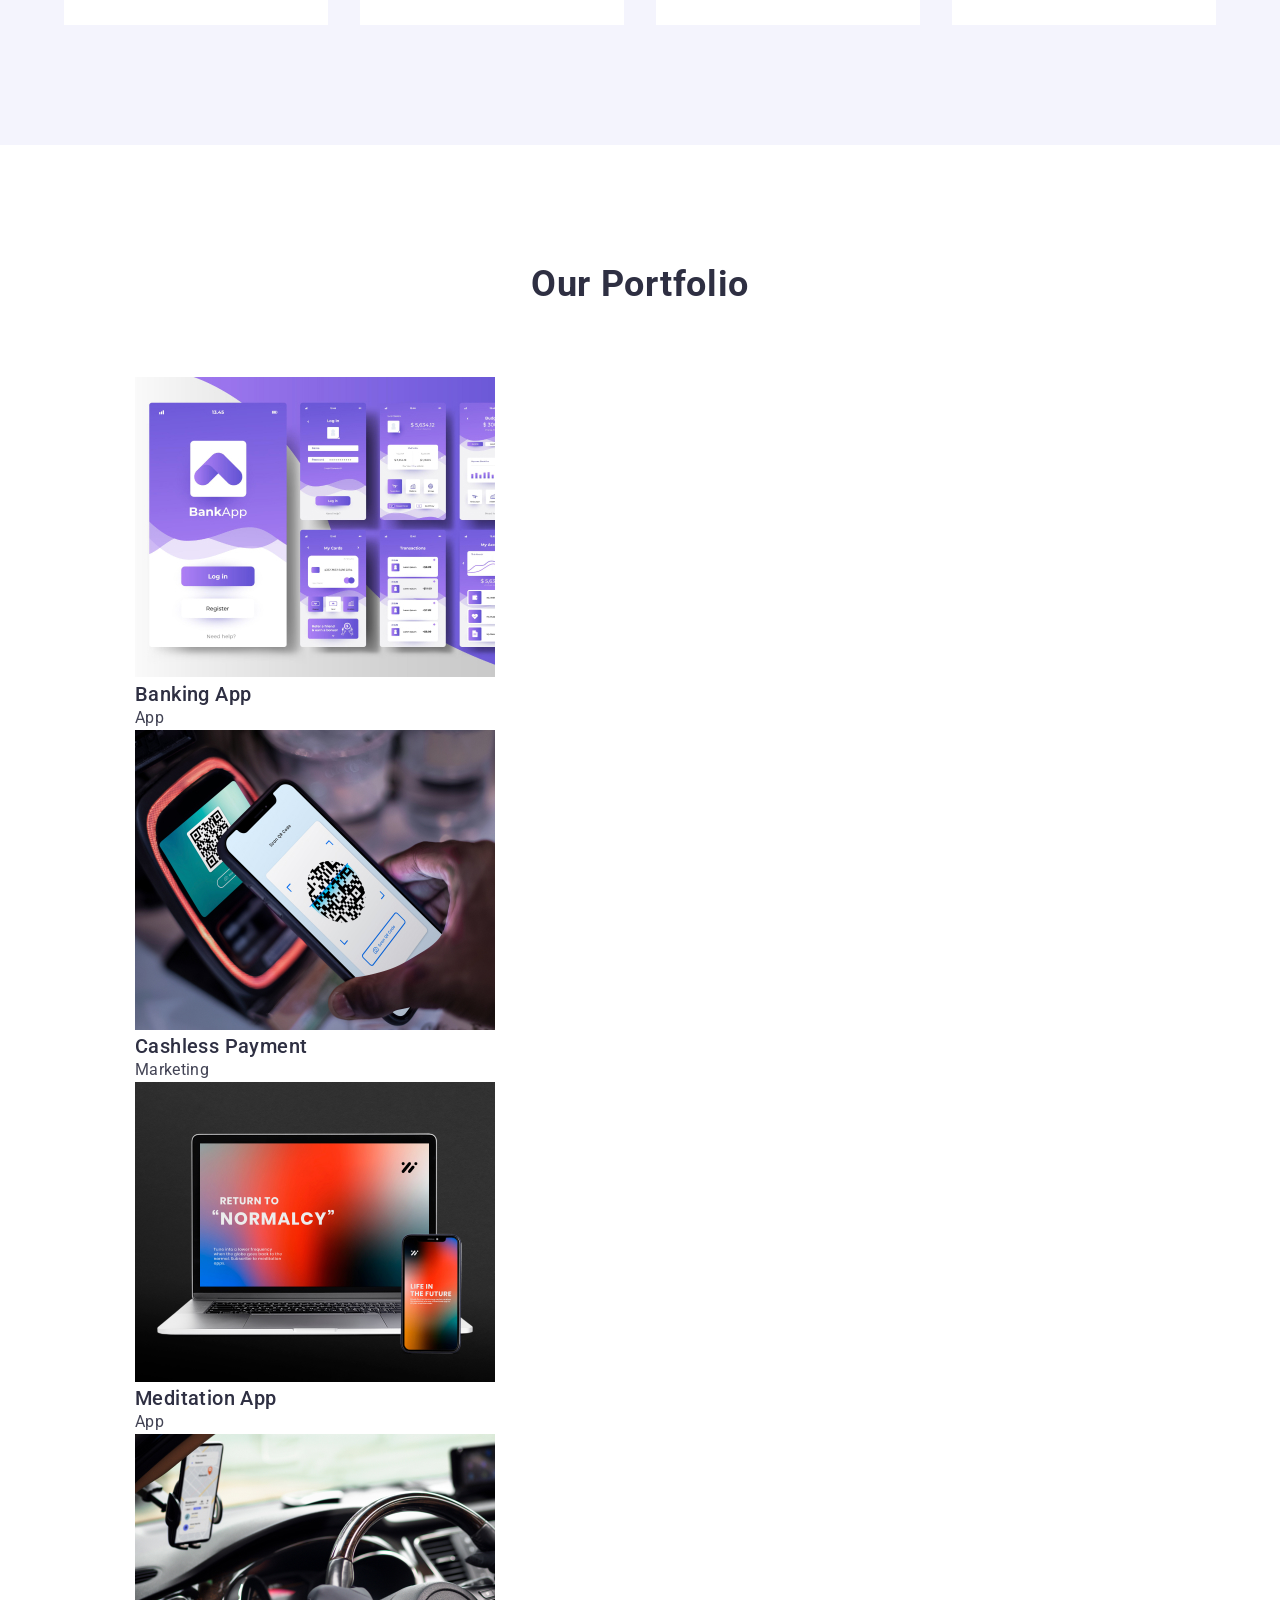
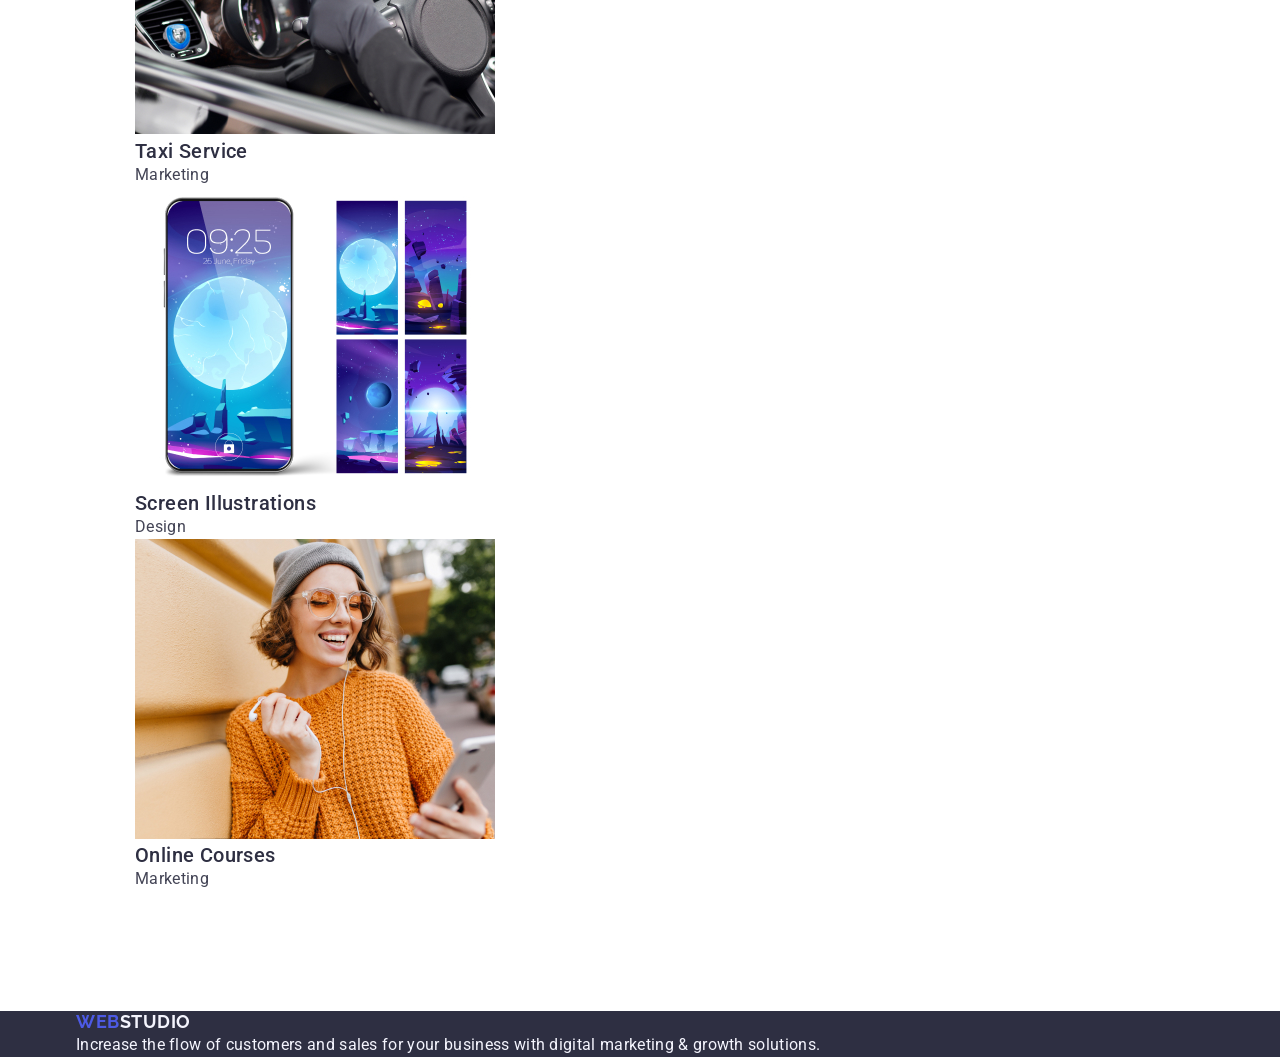
==== commit e4f86e45: "update style.css" ====
--- a/index.html
+++ b/index.html
@@ -94,23 +94,31 @@
         <ul class="team-menu">
           <li class="team-menu-list">
             <img class="team-menu-img" src="./images/mark1.jpg" alt="mark" width="264" />
-            <h3 class="team-menu-title">Mark Guerrero</h3>
-            <p class="team-menu-text">Product Designer</p>
+            <div class="team-card-text">
+              <h3 class="team-menu-title">Mark Guerrero</h3>
+              <p class="team-menu-text">Product Designer</p>
+            </div>
           </li>
           <li class="team-menu-list">
             <img class="team-menu-img" src="./images/tom2.jpg" alt="tom" width="264" />
-            <h3 class="team-menu-title">Tom Ford</h3>
-            <p class="team-menu-text">Frontend Developer</p>
+            <div class="team-card-text">
+              <h3 class="team-menu-title">Tom Ford</h3>
+              <p class="team-menu-text">Frontend Developer</p>
+            </div>
           </li>
           <li class="team-menu-list">
             <img class="team-menu-img" src="./images/camila3.jpg" alt="camila" width="264" />
-            <h3 class="team-menu-title">Camila Garcia</h3>
-            <p class="team-menu-text">Marketing</p>
+            <div class="team-card-text">
+              <h3 class="team-menu-title">Camila Garcia</h3>
+              <p class="team-menu-text">Marketing</p>
+            </div>
           </li>
           <li class="team-menu-list">
             <img class="team-menu-img" src="./images/daniel4.jpg" alt="daniel" width="264" />
-            <h3 class="team-menu-title">Daniel Wilson</h3>
-            <p class="team-menu-text">UI Designer</p>
+            <div class="team-card-text">
+              <h3 class="team-menu-title">Daniel Wilson</h3>
+              <p class="team-menu-text">UI Designer</p>
+            </div>
           </li>
         </ul>
       </div>
--- a/css/styles.css
+++ b/css/styles.css
@@ -27,6 +27,10 @@
   text-decoration: none;
 }
 
+/* img {
+  width: 100%;
+} */
+
 .container {
   max-width: 1158px;
   padding: 0 15px;
@@ -205,10 +209,16 @@
 
 .work {
 }
+
 .work-menu {
+  display: flex;
+  gap: 24px;
 }
 
 .work-menu-item {
+  display: block;
+  width: 264px;
+  height: 104px;
 }
 
 .work-menu-title {
@@ -217,6 +227,8 @@
   line-height: 1.2;
   letter-spacing: 0.02em;
   color: #2e2f42;
+  display: block;
+  margin-bottom: 8px;
 }
 
 .work-menu-text {
@@ -224,6 +236,7 @@
   line-height: 1.5;
   letter-spacing: 0.02em;
   color: #434455;
+  display: block;
 }
 
 /*-------------- Section team---------------- */
@@ -240,9 +253,14 @@
   color: #2e2f42;
   text-align: center;
   text-transform: capitalize;
+  margin-bottom: 72px;
 }
 
 .team-menu {
+  display: flex;
+  align-items: center;
+  justify-content: center;
+  gap: 32px;
 }
 
 .team-menu-list {
@@ -258,6 +276,12 @@
   line-height: 1.2;
   letter-spacing: 0.02em;
   color: #2e2f42;
+  display: block;
+}
+
+.team-card-text {
+  text-align: center;
+  margin: 32px 16px;
 }
 
 .team-menu-text {
@@ -265,6 +289,7 @@
   line-height: 1.5;
   letter-spacing: 0.02em;
   color: #434455;
+  display: block;
 }
 
 /*----------------- Section portfolio------------- */
@@ -279,6 +304,7 @@
   color: #2e2f42;
   text-align: center;
   text-transform: capitalize;
+  margin-bottom: 72px;
 }
 
 .portfolio-menu {
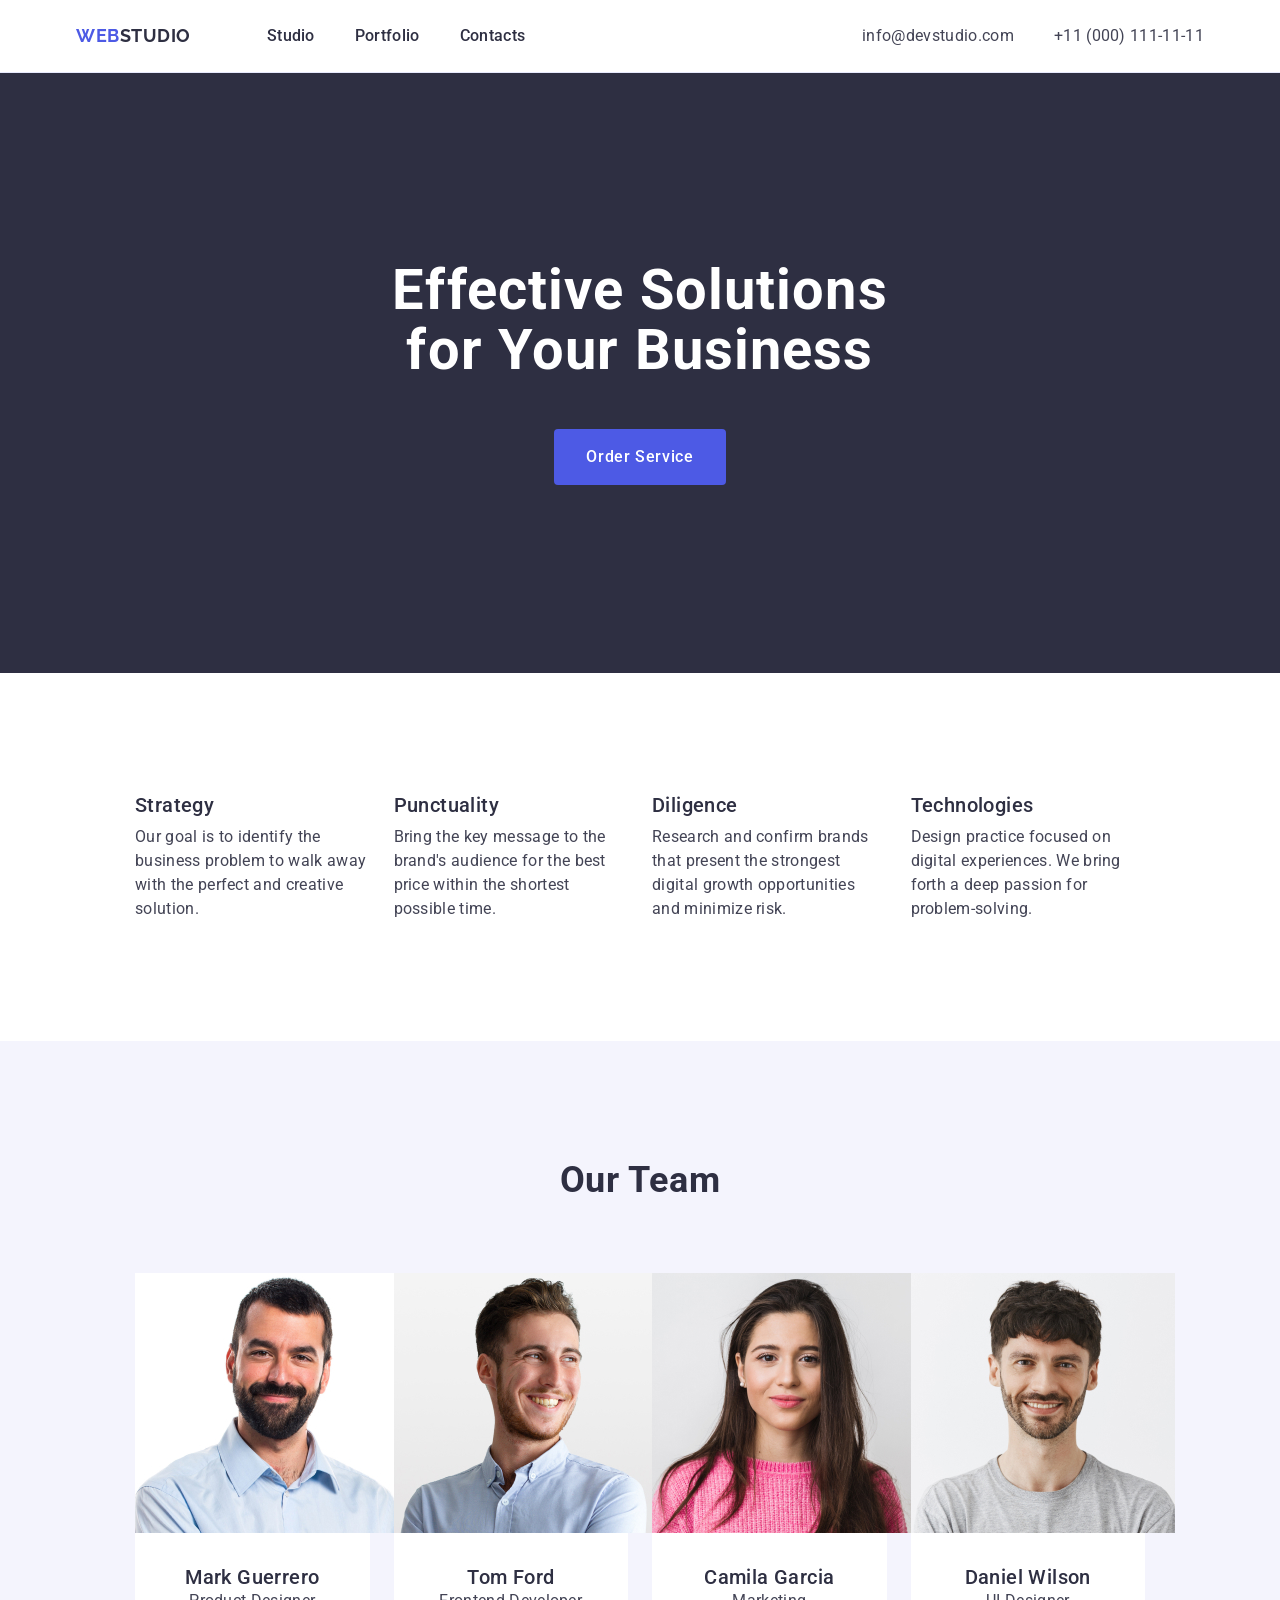
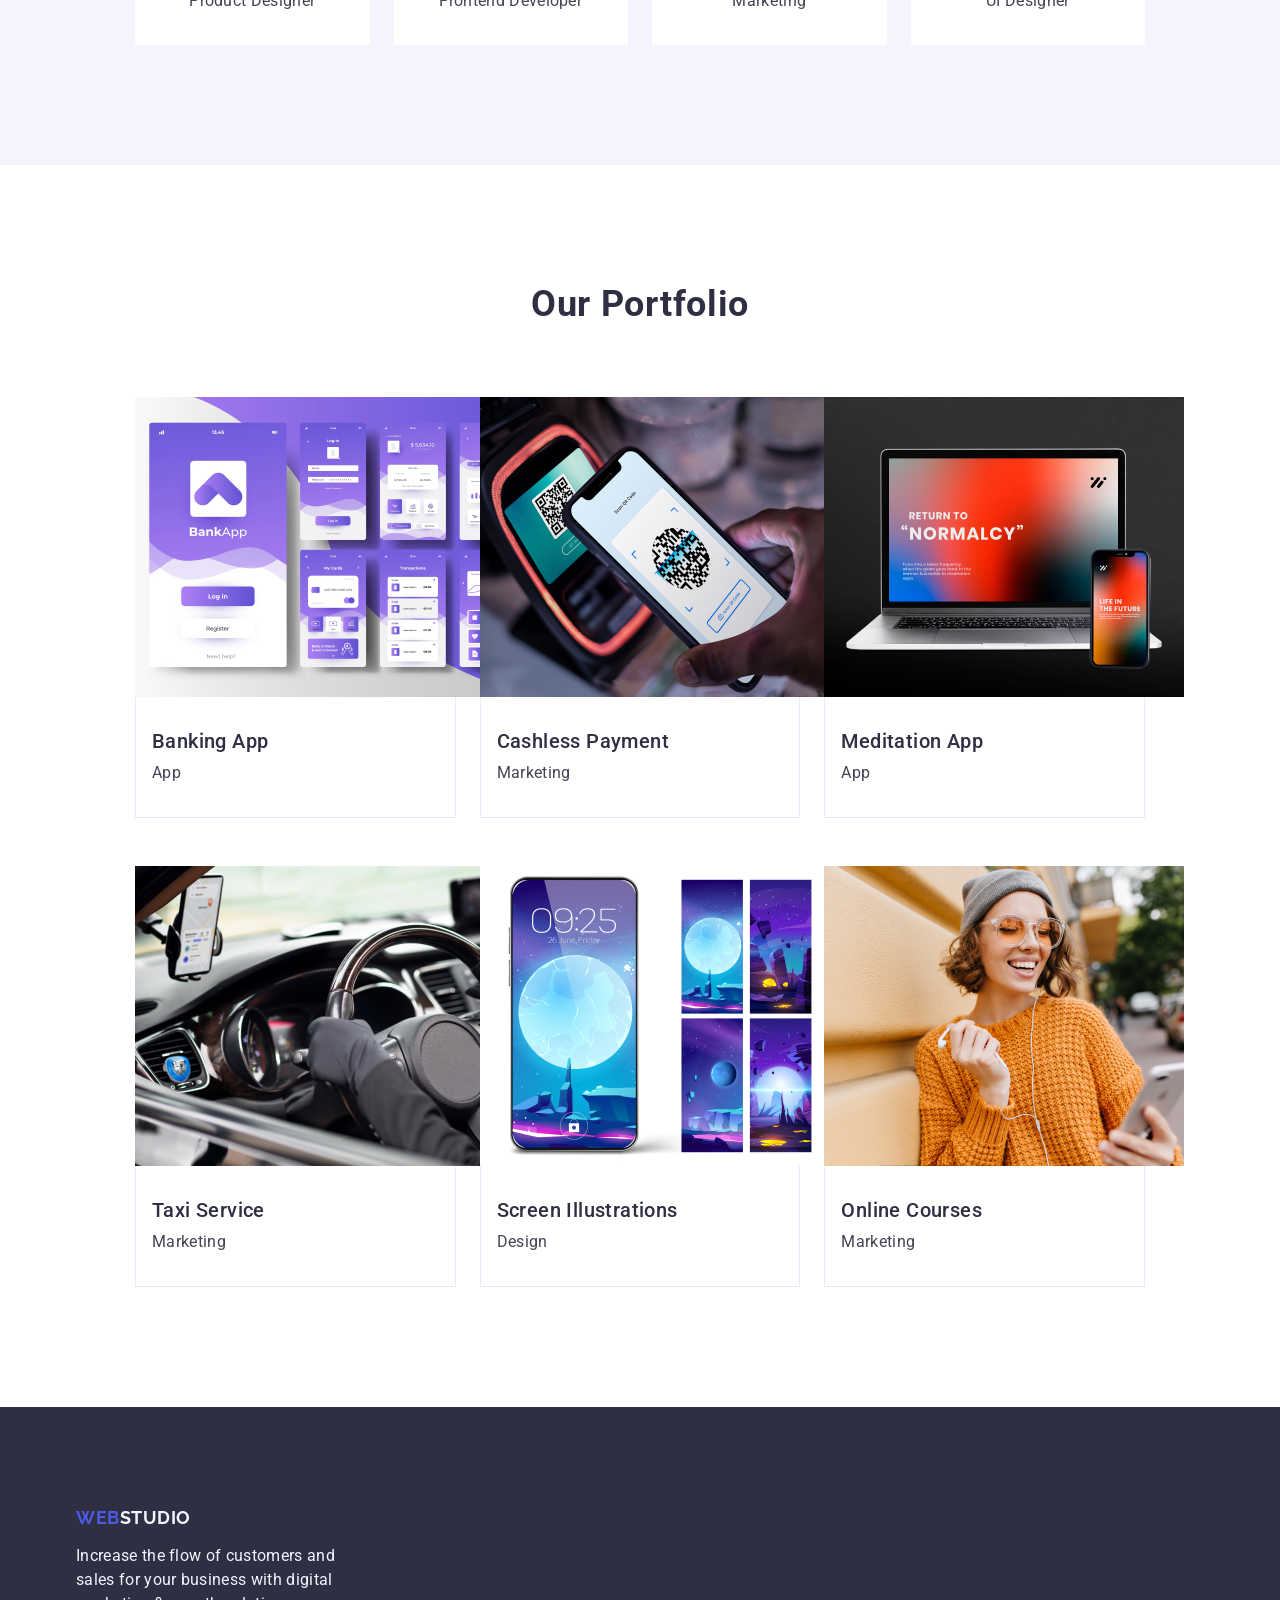
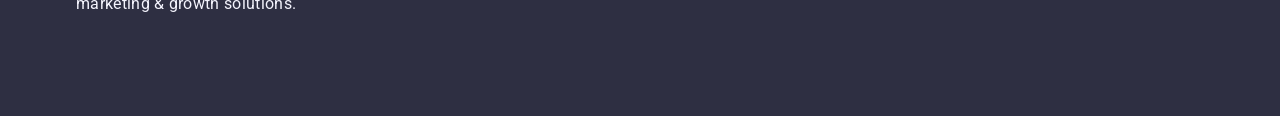
==== commit 1dc375b6: "update style.css" ====
--- a/index.html
+++ b/index.html
@@ -128,34 +128,46 @@
         <h2 class="portfolio-subtitle">Our Portfolio</h2>
         <ul class="portfolio-menu">
           <li class="portfolio-menu-list">
-            <img src="./images/image1.jpg" alt="app" width="360">
-            <h3 class="portfolio-menu-title">Banking App</h3>
-            <p class="portfolio-menu-text">App</p>
+            <img class="portfolio-menu-img" src="./images/image1.jpg" alt="app" width="360">
+            <div class="portfolio-menu-box">
+              <h3 class="portfolio-menu-title">Banking App</h3>
+              <p class="portfolio-menu-text">App</p>
+            </div>
           </li>
           <li class="portfolio-menu-list">
             <img class="portfolio-menu-img" src="./images/image2.jpg" alt="marketing" width="360">
-            <h3 class="portfolio-menu-title">Cashless Payment</h3>
-            <p class="portfolio-menu-text">Marketing</p>
+            <div class="portfolio-menu-box">
+              <h3 class="portfolio-menu-title">Cashless Payment</h3>
+              <p class="portfolio-menu-text">Marketing</p>
+            </div>
           </li>
           <li class="portfolio-menu-list">
             <img class="portfolio-menu-img" src="./images/image3.jpg" alt="app" width="360">
-            <h3 class="portfolio-menu-title">Meditation App</h3>
-            <p class="portfolio-menu-text">App</p>
+            <div class="portfolio-menu-box">
+              <h3 class="portfolio-menu-title">Meditation App</h3>
+              <p class="portfolio-menu-text">App</p>
+            </div>
           </li>
           <li class="portfolio-menu-list">
             <img class="portfolio-menu-img" src="./images/image4.jpg" alt="marketing" width="360">
-            <h3 class="portfolio-menu-title">Taxi Service</h3>
-            <p class="portfolio-menu-text">Marketing</p>
+            <div class="portfolio-menu-box">
+              <h3 class="portfolio-menu-title">Taxi Service</h3>
+              <p class="portfolio-menu-text">Marketing</p>
+            </div>
           </li>
           <li class="portfolio-menu-list">
             <img class="portfolio-menu-img" src="./images/image5.jpg" alt="design" width="360">
-            <h3 class="portfolio-menu-title">Screen Illustrations</h3>
-            <p class="portfolio-menu-text">Design</p>
+            <div class="portfolio-menu-box">
+              <h3 class="portfolio-menu-title">Screen Illustrations</h3>
+              <p class="portfolio-menu-text">Design</p>
+            </div>
           </li>
           <li class="portfolio-menu-list">
             <img class="portfolio-menu-img" src="./images/image6.jpg" alt="marketing" width="360">
-            <h3 class="portfolio-menu-title">Online Courses</h3>
-            <p class="portfolio-menu-text">Marketing</p>
+            <div class="portfolio-menu-box">
+              <h3 class="portfolio-menu-title">Online Courses</h3>
+              <p class="portfolio-menu-text">Marketing</p>
+            </div>
           </li>
         </ul>
       </div>
--- a/css/styles.css
+++ b/css/styles.css
@@ -27,9 +27,9 @@
   text-decoration: none;
 }
 
-/* img {
-  width: 100%;
-} */
+img {
+  display: block;
+}
 
 .container {
   max-width: 1158px;
@@ -216,9 +216,7 @@
 }
 
 .work-menu-item {
-  display: block;
-  width: 264px;
-  height: 104px;
+  width: calc((100% - 3 * 24px) / 4);
 }
 
 .work-menu-title {
@@ -260,11 +258,12 @@
   display: flex;
   align-items: center;
   justify-content: center;
-  gap: 32px;
+  gap: 24px;
 }
 
 .team-menu-list {
   background-color: #ffffff;
+  width: calc((100% - 3 * 24px) / 4);
 }
 
 .team-menu-img {
@@ -308,9 +307,23 @@
 }
 
 .portfolio-menu {
+  display: flex;
+  gap: 48px 24px;
+  flex-wrap: wrap;
 }
 
 .portfolio-menu-list {
+  width: calc((100% - 2 * 24px) / 3);
+}
+
+.portfolio-menu-img {
+  background: #fff;
+}
+
+.portfolio-menu-box {
+  border-bottom: 1px solid #e7e9fc;
+  border-left: 1px solid #e7e9fc;
+  border-right: 1px solid #e7e9fc;
 }
 
 .portfolio-menu-title {
@@ -319,6 +332,9 @@
   line-height: 1.2;
   letter-spacing: 0.02em;
   color: #2e2f42;
+  padding-left: 16px;
+  padding-top: 32px;
+  margin-bottom: 8px;
 }
 
 .portfolio-menu-text {
@@ -326,10 +342,8 @@
   line-height: 1.5;
   letter-spacing: 0.02em;
   color: #434455;
-}
-
-.portfolio-menu-img {
-  background: #fff;
+  padding-left: 16px;
+  padding-bottom: 32px;
 }
 
 /* ------------------------------------------------ */
@@ -338,6 +352,7 @@
 
 .footer {
   background: #2e2f42;
+  padding: 100px 0;
 }
 
 .footer-logo {
@@ -348,6 +363,8 @@
   letter-spacing: 0.03em;
   text-transform: uppercase;
   color: #4d5ae5;
+  display: inline-block;
+  margin-bottom: 16px;
 }
 
 .footer-logo-color {
@@ -363,6 +380,7 @@
   line-height: 1.5;
   letter-spacing: 0.02em;
   color: #f4f4fd;
+  max-width: 264px;
 }
 
 /* ------------------------------------------------ */
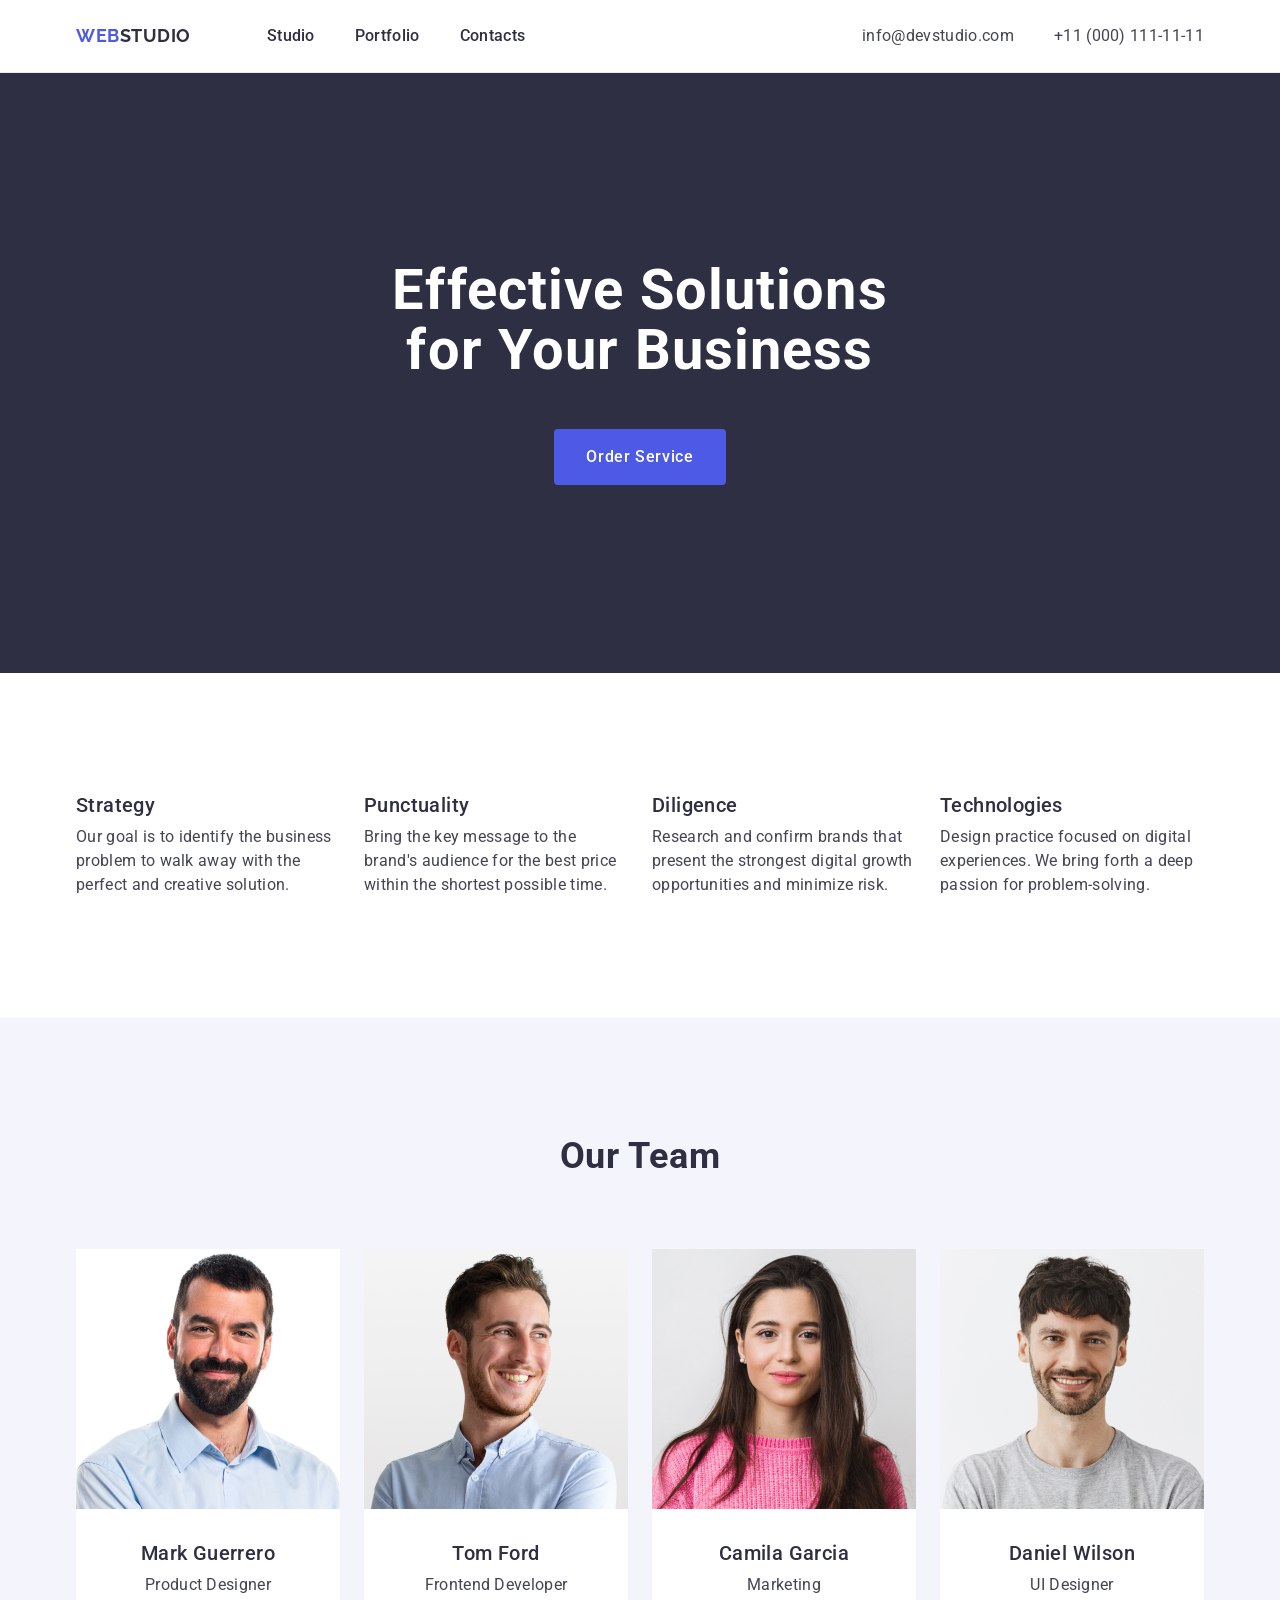
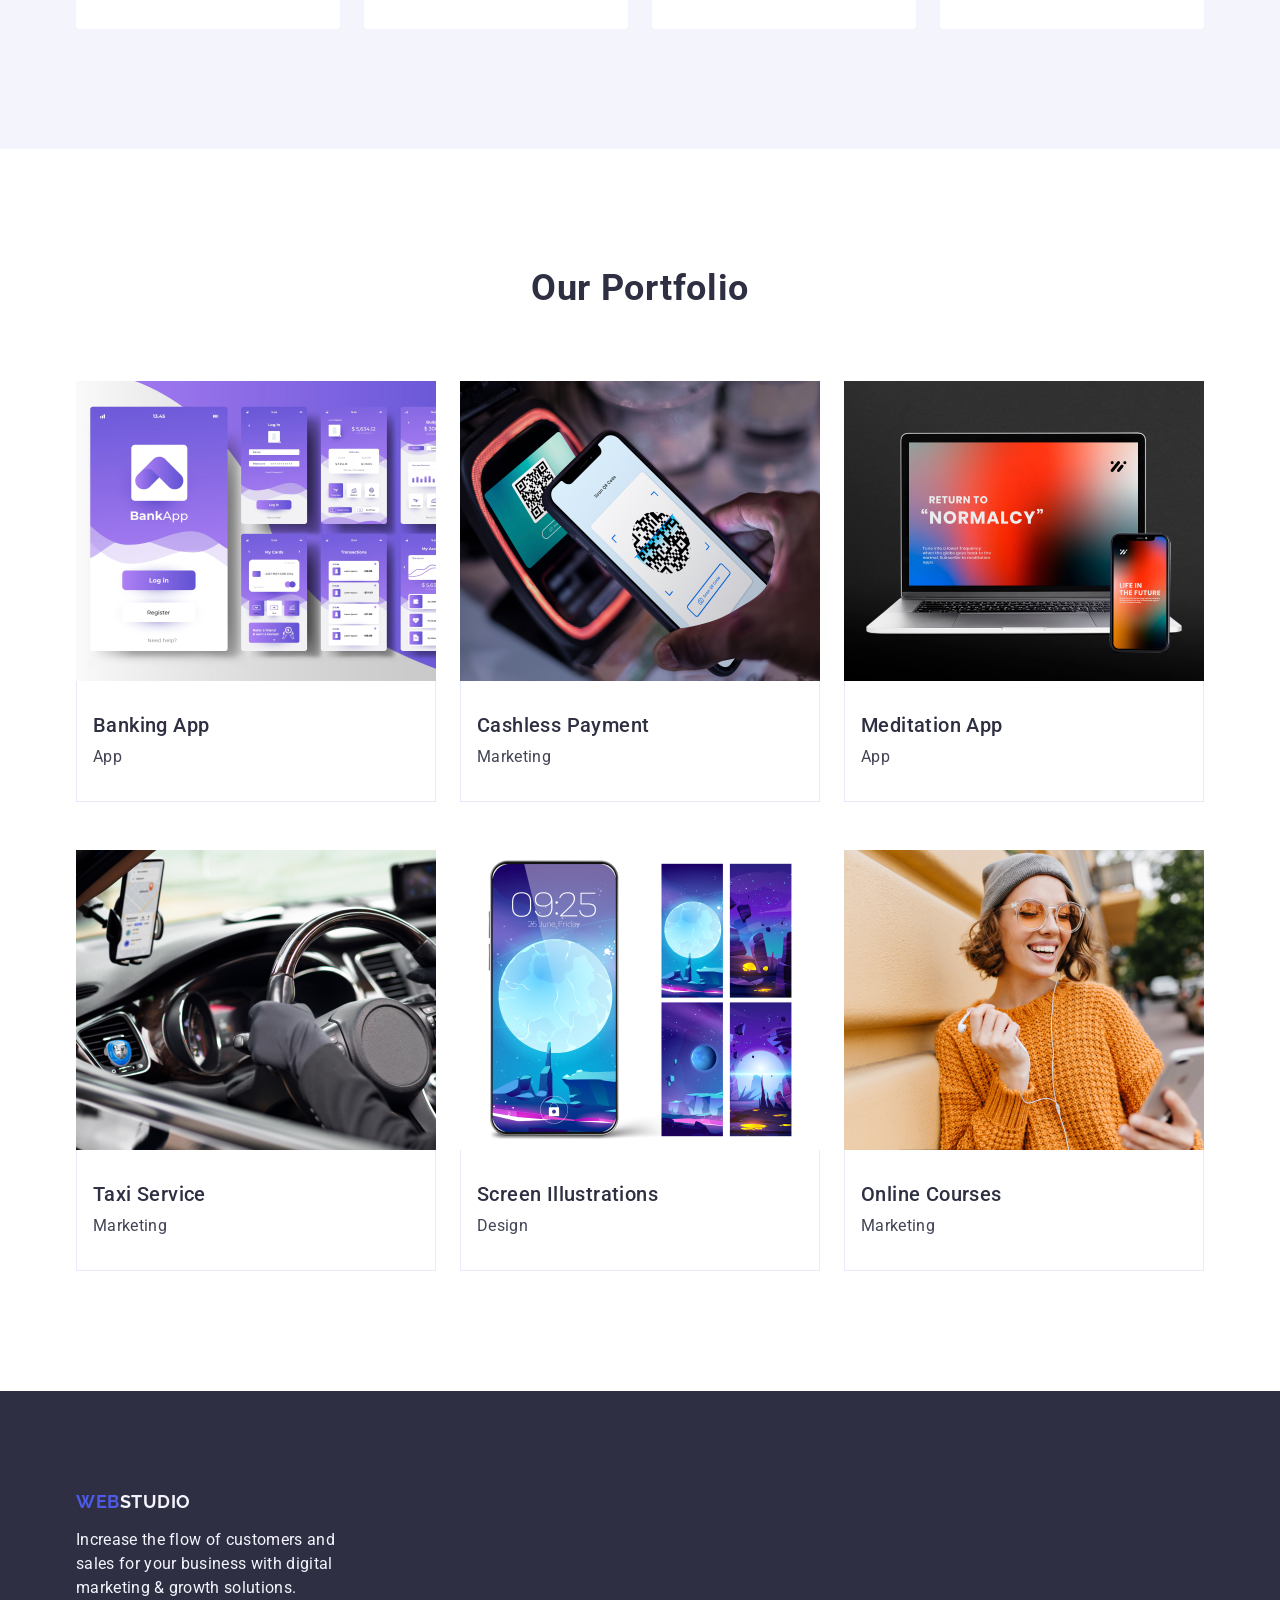
==== commit 53a3bda1: "update style.css" ====
--- a/index.html
+++ b/index.html
@@ -55,7 +55,7 @@
     </section>
     <section class="work section">
       <div class="container">
-        <h2 hidden>device</h2>
+        <h2 class="visually-hidden">device</h2>
         <ul class="work-menu">
           <li class="work-menu-item">
             <h3 class="work-menu-title">Strategy</h3>
--- a/css/styles.css
+++ b/css/styles.css
@@ -41,6 +41,17 @@
   cursor: pointer;
 }
 
+.visually-hidden {
+  position: absolute;
+  width: 1px;
+  height: 1px;
+  margin: -1px;
+  border: 0;
+  padding: 0;
+  white-space: nowrap;
+  overflow: hidden;
+}
+
 /*--------------- Header------------------ */
 
 .header {
@@ -204,7 +215,7 @@
 /*-------------- Section work---------------- */
 
 .section {
-  padding: 120px 120px;
+  padding: 120px 0px;
 }
 
 .work {
@@ -264,6 +275,7 @@
 .team-menu-list {
   background-color: #ffffff;
   width: calc((100% - 3 * 24px) / 4);
+  border-radius: 0px 0px 4px 4px;
 }
 
 .team-menu-img {
@@ -276,11 +288,12 @@
   letter-spacing: 0.02em;
   color: #2e2f42;
   display: block;
+  margin-bottom: 8px;
 }
 
 .team-card-text {
   text-align: center;
-  margin: 32px 16px;
+  padding: 32px 0;
 }
 
 .team-menu-text {
@@ -324,6 +337,7 @@
   border-bottom: 1px solid #e7e9fc;
   border-left: 1px solid #e7e9fc;
   border-right: 1px solid #e7e9fc;
+  padding: 32px 16px;
 }
 
 .portfolio-menu-title {
@@ -332,8 +346,7 @@
   line-height: 1.2;
   letter-spacing: 0.02em;
   color: #2e2f42;
-  padding-left: 16px;
-  padding-top: 32px;
+
   margin-bottom: 8px;
 }
 
@@ -342,8 +355,6 @@
   line-height: 1.5;
   letter-spacing: 0.02em;
   color: #434455;
-  padding-left: 16px;
-  padding-bottom: 32px;
 }
 
 /* ------------------------------------------------ */
